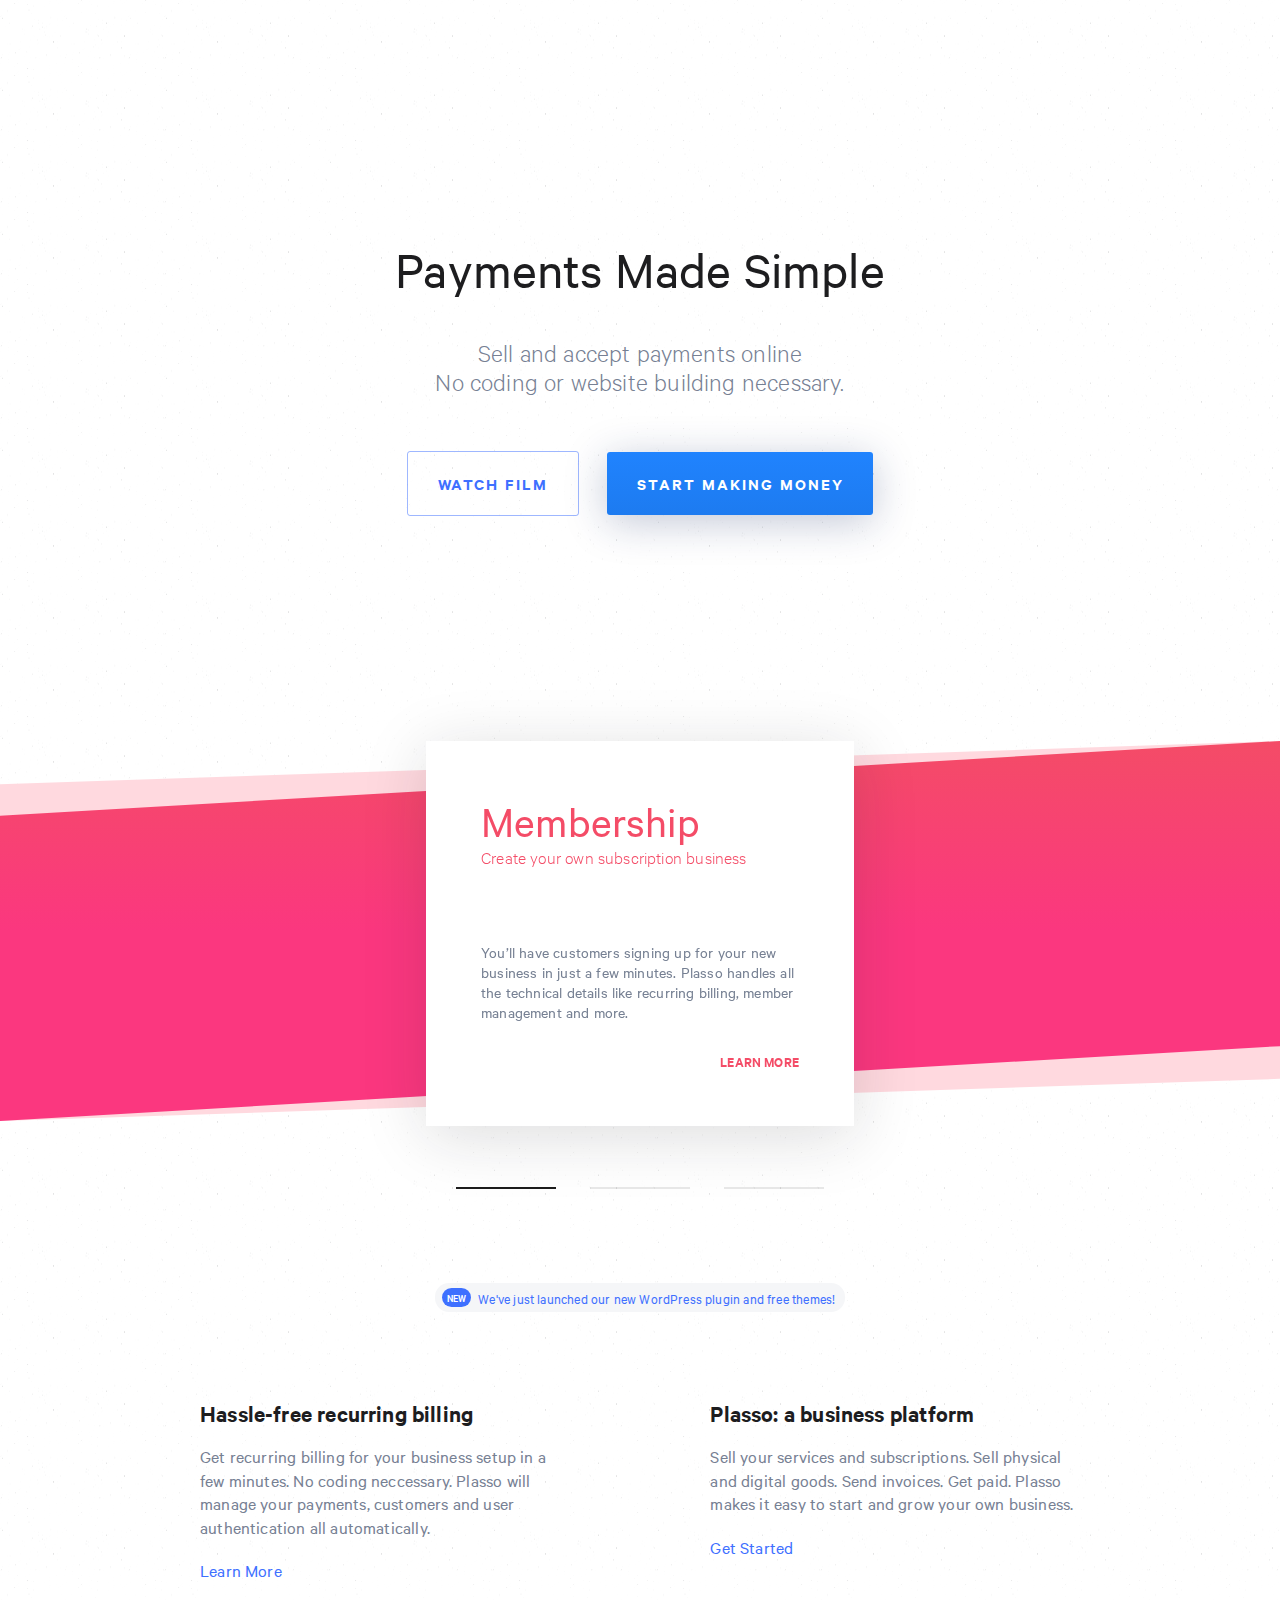
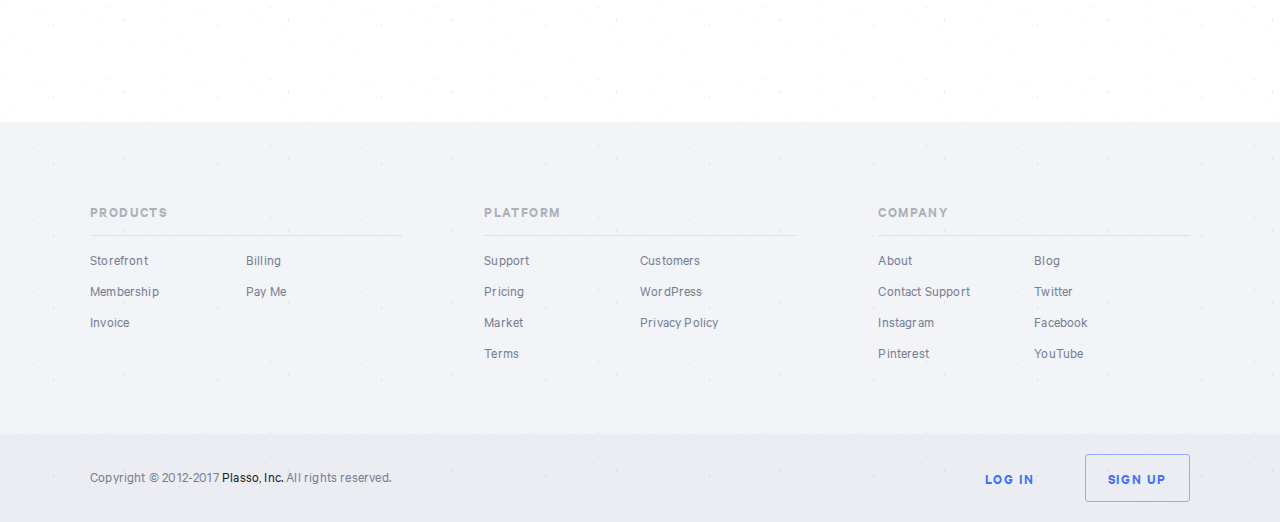
==== Plasso/app/index.html @ 8825f092 "Refactor" ====
<!DOCTYPE html>
<html>
  <head>
    <meta charset="UTF-8">
    <meta name="viewport" content="width=device-width, initial-scale=1.0">
    <meta http-equiv="X-UA-Compatible" content="ie=edge">
    <link rel="stylesheet" href="css/styles.css">
    <link rel="stylesheet" href="https://fonts.googleapis.com/css?family=Poppins">
    <title>Plasso</title>
  </head>
  <body>
    <div class="main-grid">
      <section class="hero">
        <div class="wrap wrap--hero">
          <h2 class="hero__title">Payments Made Simple</h2>
          <p class="hero__text">Sell and accept payments online</p>
          <p class="hero__text">No coding or website building necessary.</p>
<a class="button big outlined" href="#">Watch Film</a>
<a class="button big filled drop-shadow" href="#">Start Making Money</a>
        </div>
      </section>
      <section class="slider" id="slider">
        <input type="radio" name="pagination" id="membershipSlide" checked="true">
        <input type="radio" name="pagination" id="billingSlide">
        <input type="radio" name="pagination" id="storefrontSlide">
        <div class="slider__backgrounds slider__backgrounds__bottom slider__backgrounds__bottom--membership"></div>
        <div class="slider__backgrounds slider__backgrounds__bottom slider__backgrounds__bottom--billing"></div>
        <div class="slider__backgrounds slider__backgrounds__bottom slider__backgrounds__bottom--storefront"></div>
        <div class="slider__backgrounds slider__backgrounds__top slider__backgrounds__top--membership"></div>
        <div class="slider__backgrounds slider__backgrounds__top slider__backgrounds__top--billing"></div>
        <div class="slider__backgrounds slider__backgrounds__top slider__backgrounds__top--storefront"></div>
        <div class="slider__slides" id="slides">
          <div class="slider__slides__slide">
            <h3 class="slider__slides__slide__title slider__slides__slide__title--membership">Membership</h3>
            <h4 class="slider__slides__slide__sub-title slider__slides__slide__sub-title--membership">Create your own subscription business</h4>
            <p class="slider__slides__slide__text slider__slides__slide__text--membership">You’ll have customers signing up for your new business in just a few minutes. Plasso handles all the technical details like recurring billing, member management and more.</p><a class="slider__slides__slide__link slider__slides__slide__link--membership" href="#">Learn More</a>
          </div>
          <div class="slider__slides__slide">
            <h3 class="slider__slides__slide__title slider__slides__slide__title--billing">Billing</h3>
            <h4 class="slider__slides__slide__sub-title slider__slides__slide__sub-title--billing">Create your own subscription business</h4>
            <p class="slider__slides__slide__text slider__slides__slide__text--billing">You’ll have customers signing up for your new business in just a few minutes. Plasso handles all the technical details like recurring billing, member management and more.</p><a class="slider__slides__slide__link slider__slides__slide__link--billing" href="#">Learn More</a>
          </div>
          <div class="slider__slides__slide">
            <h3 class="slider__slides__slide__title slider__slides__slide__title--storefront">Storefront
              <h4 class="slider__slides__slide__sub-title slider__slides__slide__sub-title--storefront">Create your own subscription business</h4>
              <p class="slider__slides__slide__text slider__slides__slide__text--storefront">You’ll have customers signing up for your new business in just a few minutes. Plasso handles all the technical details like recurring billing, member management and more.</p><a class="slider__slides__slide__link" href="#">Learn More</a>
            </h3>
          </div>
        </div>
        <div class="slider__pagination" id="sliderPagination">
          <label class="slider__pagination__section slider__pagination__section--membership" id="membershipSection" for="membershipSlide">Membership</label>
          <label class="slider__pagination__section slider__pagination__section--billing" id="billingSection" for="billingSlide">Billing</label>
          <label class="slider__pagination__section slider__pagination__section--storefront" id="storefrontSection" for="storefrontSlide">Storefront</label>
        </div>
      </section>
      <section class="updates">
        <div class="wrap wrap--updates">
          <p class="updates__pill"><span class="updates__alert">new</span><a class="updates__link" href="#">We've just launched our new WordPress plugin and free themes!</a></p>
        </div>
      </section>
      <section class="selling-points">
        <div class="wrap wrap--selling-points">
          <div class="selling-points__block">
            <h4 class="selling-points__title">Hassle-free recurring billing</h4>
            <p class="selling-points__text">Get recurring billing for your business setup in a few minutes. No coding neccessary. Plasso will manage your payments, customers and user authentication all automatically.</p><a href="#">Learn More</a>
          </div>
          <div class="selling-points__block">
            <h4 class="selling-points__title">Plasso: a business platform</h4>
            <p class="selling-points__text">Sell your services and subscriptions. Sell physical and digital goods. Send invoices. Get paid. Plasso makes it easy to start and grow your own business.</p><a href="#">Get Started</a>
          </div>
        </div>
      </section>
      <footer>
        <div class="footer__main">
          <div class="wrap wrap--footer__main">
            <div class="footer__main__block">
              <h5 class="footer__main__title">Products</h5>
              <div class="footer__main__list-wrap">
                <ul>
                  <li><a href="#">Storefront</a></li>
                  <li><a href="#">Membership</a></li>
                  <li><a href="#">Invoice</a></li>
                </ul>
                <ul>
                  <li><a href="#">Billing</a></li>
                  <li><a href="#">Pay Me</a></li>
                </ul>
              </div>
            </div>
            <div class="footer__main__block">
              <h5 class="footer__main__title">Platform</h5>
              <div class="footer__main__list-wrap">
                <ul>
                  <li><a href="#">Support</a></li>
                  <li><a href="#">Pricing</a></li>
                  <li><a href="#">Market</a></li>
                  <li><a href="#">Terms</a></li>
                </ul>
                <ul>
                  <li><a href="#">Customers</a></li>
                  <li><a href="#">WordPress</a></li>
                  <li><a href="#">Privacy Policy</a></li>
                </ul>
              </div>
            </div>
            <div class="footer__main__block">
              <h5 class="footer__main__title">Company</h5>
              <div class="footer__main__list-wrap">
                <ul>
                  <li><a href="#">About</a></li>
                  <li><a href="#">Contact Support</a></li>
                  <li><a href="#">Instagram</a></li>
                  <li><a href="#">Pinterest</a></li>
                </ul>
                <ul>
                  <li><a href="#">Blog</a></li>
                  <li><a href="#">Twitter</a></li>
                  <li><a href="#">Facebook</a></li>
                  <li> <a href="#">YouTube</a></li>
                </ul>
              </div>
            </div>
          </div>
        </div>
        <div class="footer__small">
          <div class="wrap wrap--footer__small">
            <p class="footer__small__copyright">Copyright © 2012-2017 <a class="footer__small__copyright-link" href="#">Plasso, Inc. </a>All rights reserved.</p>
            <nav class="footer__small__nav">
<a class="button small" href="#">Log In</a>
<a class="button small outlined" href="#">Sign Up</a>
            </nav>
          </div>
        </div>
      </footer>
    </div>
    <script src="script.js"></script>
  </body>
</html>
---- Plasso/app/css/styles.css ----
@font-face {
  font-family: "CalibreWeb";
  src: url(../font/CalibreWeb-Light.eot);
  src: url(../font/CalibreWeb-Light.eot?#iefix) format("embedded-opentype"), url(../font/CalibreWeb-Light.woff2) format("woff2"), url(../font/CalibreWeb-Light.woff) format("woff");
  font-weight: 200;
  font-style: normal; }

@font-face {
  font-family: 'CalibreWeb';
  src: url(../font/CalibreWeb-Regular.eot);
  src: url(../font/CalibreWeb-Regular.eot?#iefix) format("embedded-opentype"), url(../font/CalibreWeb-Regular.woff2) format("woff2"), url(../font/CalibreWeb-Regular.woff) format("woff");
  font-weight: normal;
  font-style: normal; }

@font-face {
  font-family: 'CalibreWeb';
  src: url(../font/CalibreWeb-Semibold.eot);
  src: url(../font/CalibreWeb-Semibold.eot?#iefix) format("embedded-opentype"), url(../font/CalibreWeb-Semibold.woff2) format("woff2"), url(../font/CalibreWeb-Semibold.woff) format("woff");
  font-weight: bold;
  font-style: normal; }

* {
  padding: 0;
  margin: 0;
  box-sizing: border-box;
  -moz-box-sizing: border-box;
  -webkit-box-sizing: border-box;
  font-family: CalibreWeb;
  font-size: 100%;
  vertical-align: baseline; }

a {
  text-decoration: none;
  color: #3e70ff; }

.main-grid {
  display: grid;
  grid-template-columns: 100%;
  grid-template-rows: auto auto auto auto auto;
  background: transparent url(../images/bg-texture.png) repeat top left;
  background-size: 164px 72px;
  font-size: 18px;
  color: #768093;
  -webkit-font-smoothing: antialiased;
  -moz-osx-font-smoothing: grayscale;
  text-rendering: optimizeLegibility;
  letter-spacing: 0.01em;
  overflow: hidden; }

.hero {
  text-align: center; }

.slider {
  width: 100%;
  position: relative; }

.updates {
  font-size: 14px; }

.selling-points {
  line-height: 1.3em; }

footer {
  display: grid;
  grid-template-columns: 100%;
  grid-template-rows: auto auto; }

.footer__main {
  background: #f3f4f8 url(../images/bg-texture.png) repeat top left;
  background-size: 164px 72px; }

.footer__small {
  background: #ecedf2 url(../images/bg-texture.png) repeat top left;
  background-size: 164px 72px; }

.wrap {
  max-width: 1100px;
  margin: auto; }

.button {
  text-transform: uppercase;
  text-decoration: none;
  font-weight: bold;
  border-radius: 3px;
  color: #3e70ff;
  display: inline-block;
  letter-spacing: 0.115em; }

.hero__title {
  font-size: 54px;
  color: #1d1d1f;
  font-weight: normal; }
  @media screen and (max-width: 400px) {
    .hero__title {
      font-size: 34px; } }

.hero__text {
  font-size: 26px;
  font-weight: 200; }
  @media screen and (max-width: 400px) {
    .hero__text {
      font-size: 20px; } }
  .hero__text:first-of-type {
    margin-top: 40px; }
  .hero__text:last-of-type {
    margin-bottom: 55px; }

.slider__backgrounds {
  position: absolute;
  height: 380px;
  width: 100%;
  will-change: transform;
  opacity: 0;
  transition: opacity 1s linear; }
  .slider__backgrounds__bottom {
    clip-path: polygon(0 11.4%, 100% 0%, 100% 88.9%, 0% 100%); }
    .slider__backgrounds__bottom--membership {
      z-index: 1;
      background-color: #ffd9df; }
    .slider__backgrounds__bottom--billing {
      background-color: #c8f0da; }
    .slider__backgrounds__bottom--storefront {
      background-color: #d8e9ff; }
  .slider__backgrounds__top {
    clip-path: polygon(0 19.7%, 100% 0%, 100% 80.3%, 0% 100%); }
    .slider__backgrounds__top--membership {
      z-index: 1;
      background: linear-gradient(#f44c67, #fb377f 50%); }
    .slider__backgrounds__top--billing {
      background: linear-gradient(#3cd781, #21b88f 50%); }
    .slider__backgrounds__top--storefront {
      background: linear-gradient(#6472ff, #4a42e6 50%); }

.slider__slides {
  position: relative;
  display: grid;
  grid-template-columns: 100% 100% 100%;
  justify-items: center;
  z-index: 1000;
  transition: transform 1s ease-in-out;
  will-change: transform; }
  .slider__slides__slide {
    background-color: white;
    margin: 0 auto 60px auto;
    padding: 55px 55px 55px 55px;
    box-shadow: rgba(29, 29, 31, 0.15) 0px 10px 60px; }
    .slider__slides__slide__title {
      font-size: 45px;
      font-weight: normal; }
    .slider__slides__slide__sub-title {
      font-size: 18px;
      font-weight: 200;
      margin-bottom: 75px; }
    .slider__slides__slide__text {
      font-size: 16px;
      width: 318px;
      margin-bottom: 30px; }
    .slider__slides__slide__link {
      text-transform: uppercase;
      font-size: 14px;
      font-weight: bold;
      text-align: right;
      display: block; }

.slider__pagination {
  display: block;
  text-align: center;
  margin-top: -15px; }
  .slider__pagination__section {
    display: inline-block;
    width: 100px;
    height: 2px;
    background-color: #1d1d1d;
    cursor: pointer;
    margin-right: 30px;
    overflow: hidden;
    will-change: transform;
    opacity: 0.1;
    transition: opacity 0.5s linear; }
    .slider__pagination__section:last-of-type {
      margin-right: 0; }

#membershipSlide,
#billingSlide,
#storefrontSlide {
  position: absolute;
  left: -9999px; }

#membershipSlide:checked ~ .slider__backgrounds__top--membership,
#membershipSlide:checked ~ .slider__backgrounds__bottom--membership {
  opacity: 1; }

#membershipSlide:checked ~ .slider__slides {
  transform: translateX(0%); }

#membershipSlide:checked ~ .slider__pagination .slider__pagination__section--membership {
  opacity: 1; }

#billingSlide:checked ~ .slider__backgrounds__top--billing,
#billingSlide:checked ~ .slider__backgrounds__bottom--billing {
  opacity: 1; }

#billingSlide:checked ~ .slider__slides {
  transform: translateX(-100%); }

#billingSlide:checked ~ .slider__pagination .slider__pagination__section--billing {
  opacity: 1; }

#storefrontSlide:checked ~ .slider__backgrounds__top--storefront,
#storefrontSlide:checked ~ .slider__backgrounds__bottom--storefront {
  opacity: 1; }

#storefrontSlide:checked ~ .slider__slides {
  transform: translate(-200%); }

#storefrontSlide:checked ~ .slider__pagination .slider__pagination__section--storefront {
  opacity: 1; }

.updates__alert {
  top: 0.2px;
  background-color: #3e70ff;
  padding: 2px 5px;
  font-size: 10px;
  -moz-border-radius: 10px;
  -webkit-border-radius: 10px;
  border-radius: 10px;
  margin-right: 7px;
  margin-left: -3px;
  color: white;
  font-weight: bold;
  font-size: 10px;
  text-transform: uppercase; }

.updates__pill {
  background-color: #f5f6f8;
  display: grid;
  grid-template-columns: auto auto;
  padding: 5px 10px;
  -moz-border-radius: 14px;
  -webkit-border-radius: 14px;
  border-radius: 14px;
  justify-self: center;
  align-items: center; }

@media screen and (max-width: 700px) {
  .selling-points__block:first-of-type {
    margin-bottom: 80px; } }

.selling-points__title {
  font-size: 24px;
  color: #1d1d1f; }

.selling-points__text {
  margin: 20px  0; }

.footer__main__list-wrap {
  display: grid;
  grid-template-columns: 1fr 1fr;
  grid-column-gap: 1fr; }

@media screen and (max-width: 800px) {
  .footer__main__block {
    margin-bottom: 50px; }
    .footer__main__block:last-of-type {
      margin-bottom: 0; } }

.footer__main__block li {
  list-style: none;
  font-size: 14px;
  margin-bottom: 13px; }

.footer__main__block a {
  color: #768093; }

.footer__main__title {
  font-size: 14px;
  text-transform: uppercase;
  font-weight: bold;
  letter-spacing: 0.1em;
  color: #abb1b7;
  padding-bottom: 14px;
  margin-bottom: 14px;
  border-bottom: 1px solid #dde1e5; }

.footer__small .footer__small__nav {
  justify-self: end; }
  @media screen and (max-width: 700px) {
    .footer__small .footer__small__nav {
      justify-self: normal;
      text-align: center; } }

.footer__small__copyright {
  font-size: 14px;
  font-weight: 400;
  margin: 13px 0; }
  @media screen and (max-width: 700px) {
    .footer__small__copyright {
      padding: 0 5%;
      text-align: center;
      margin-bottom: 30px; } }

.footer__small__copyright-link {
  color: #1d1d1f;
  text-decoration: none; }

.wrap--full-width {
  width: 100%; }

.wrap--hero {
  padding-top: 240px;
  padding-bottom: 225px; }
  @media screen and (max-width: 700px) {
    .wrap--hero {
      padding-top: 200px;
      padding-bottom: 120px; } }
  @media screen and (max-width: 400px) {
    .wrap--hero {
      padding-top: 170px; } }

.wrap--updates {
  display: grid;
  justify-self: center;
  margin-top: 90px; }

.wrap--selling-points {
  max-width: 880px;
  display: grid;
  grid-template-columns: 1fr 1fr;
  grid-column-gap: 16%;
  padding-top: 90px;
  padding-bottom: 140px; }
  @media screen and (max-width: 700px) {
    .wrap--selling-points {
      grid-template-columns: 1fr;
      grid-template-rows: 1fr 1fr;
      padding-top: 100px;
      padding-bottom: 80px; } }

.wrap--footer__main {
  max-width: 1100px;
  display: grid;
  grid-template-columns: 1fr 1fr 1fr;
  grid-template-rows: auto;
  grid-column-gap: 7.5%;
  padding-top: 80px;
  padding-bottom: 60px; }
  @media screen and (max-width: 700px) {
    .wrap--footer__main {
      grid-template-columns: 1fr;
      grid-template-rows: 1fr 1fr 1fr;
      padding-top: 50px;
      padding-bottom: 50px; } }

.wrap--footer__small {
  display: grid;
  grid-template-columns: 1fr 1fr;
  grid-template-rows: auto;
  padding-top: 20px;
  padding-bottom: 20px; }
  @media screen and (max-width: 700px) {
    .wrap--footer__small {
      grid-template-columns: 1fr;
      grid-template-rows: 1fr 1fr; } }

.button:first-of-type {
  margin-right: 24px; }
  @media screen and (max-width: 500px) {
    .button:first-of-type {
      margin-bottom: 30px; } }

.button.big {
  padding: 21px 30px;
  font-size: 17px; }

.button.small {
  padding: 13.5px 22px;
  font-size: 14px; }

.button.outlined {
  border: 1px solid rgba(62, 112, 255, 0.5); }

.button.filled {
  color: white;
  background-image: linear-gradient(#2083fe, #1d7bf0); }

.button.drop-shadow {
  box-shadow: rgba(23, 43, 99, 0.26) 0px 7px 42px 0px; }

.slider__slides__slide__title--membership {
  color: #f44c67; }

.slider__slides__slide__title--billing {
  color: #2fca74; }

.slider__slides__slide__title--storefront {
  color: #4f5ef5; }

.slider__slides__slide__sub-title--membership {
  color: #f44c67; }

.slider__slides__slide__sub-title--billing {
  color: #2fca74; }

.slider__slides__slide__sub-title--storefront {
  color: #4f5ef5; }

.slider__slides__slide__link--membership {
  color: #f44c67; }

.slider__slides__slide__link--billing {
  color: #2fca74; }

.slider__slides__slide__link--storefront {
  color: #4f5ef5; }
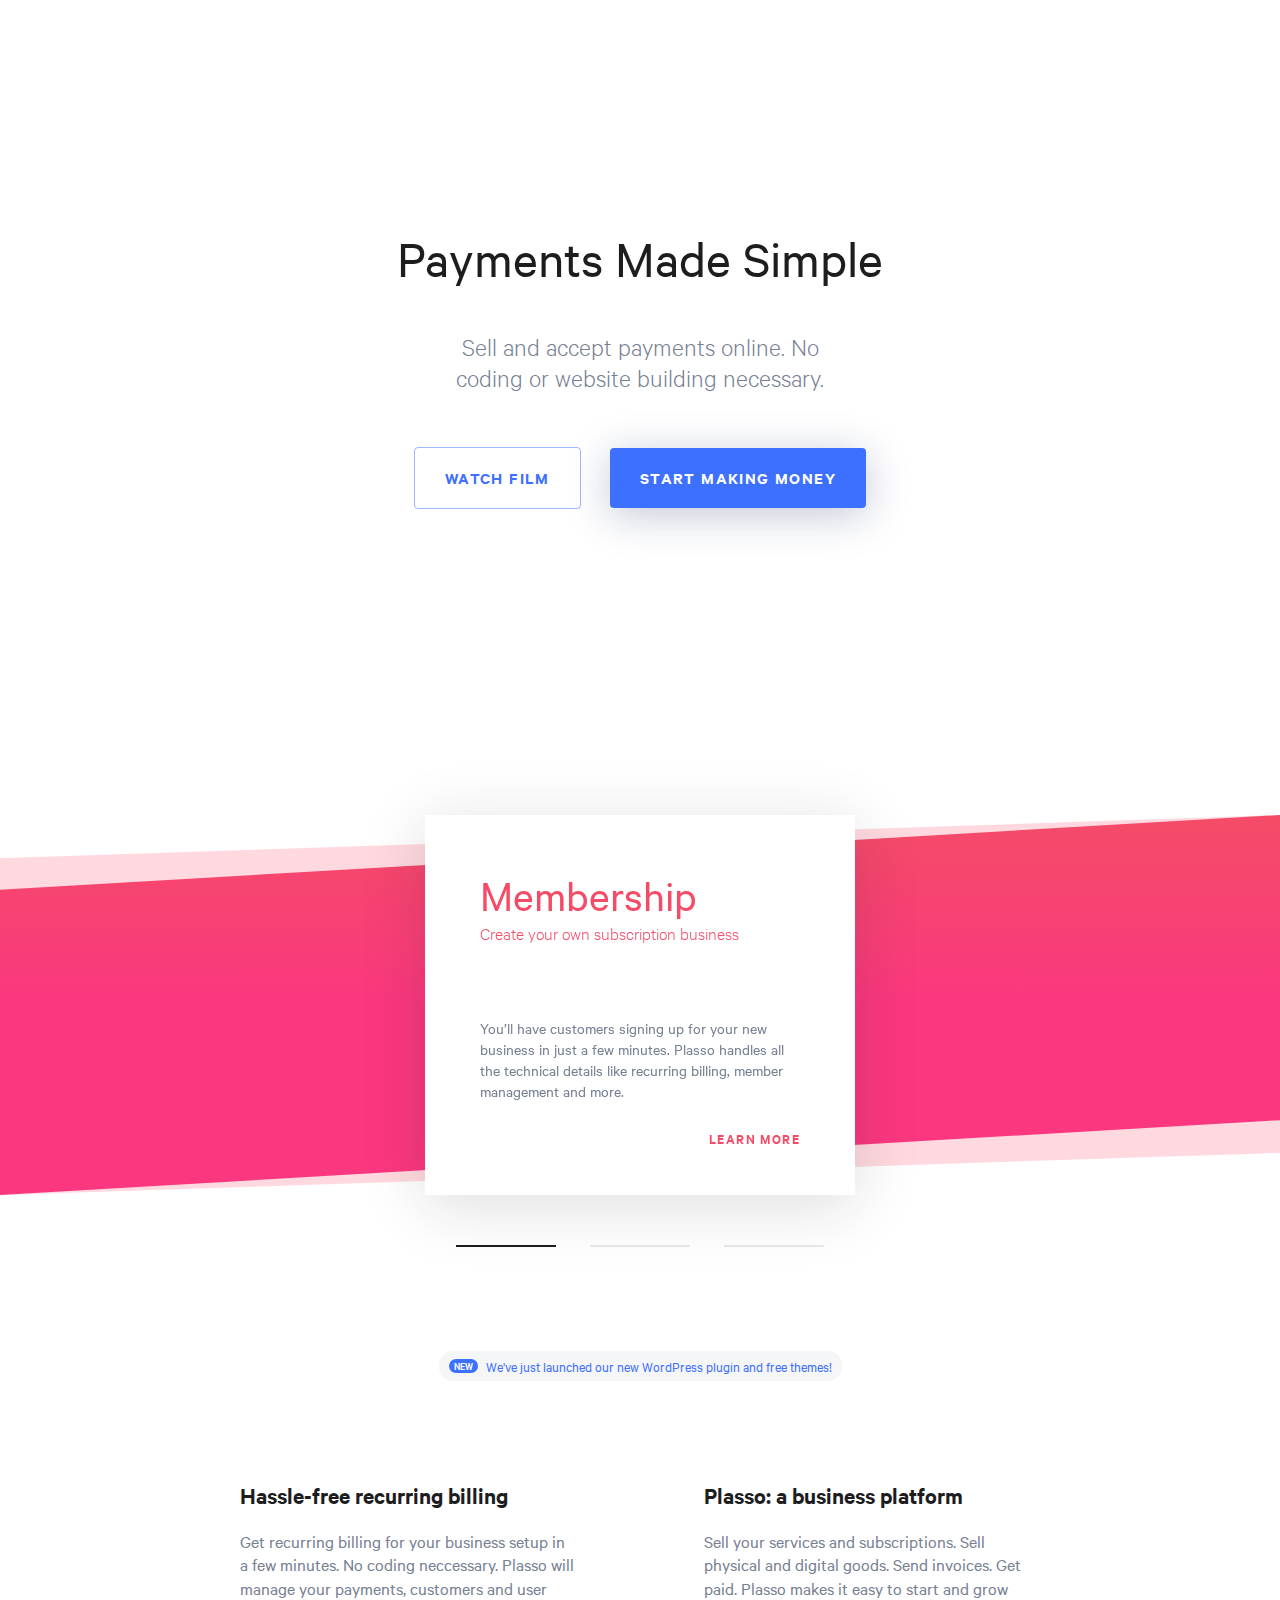
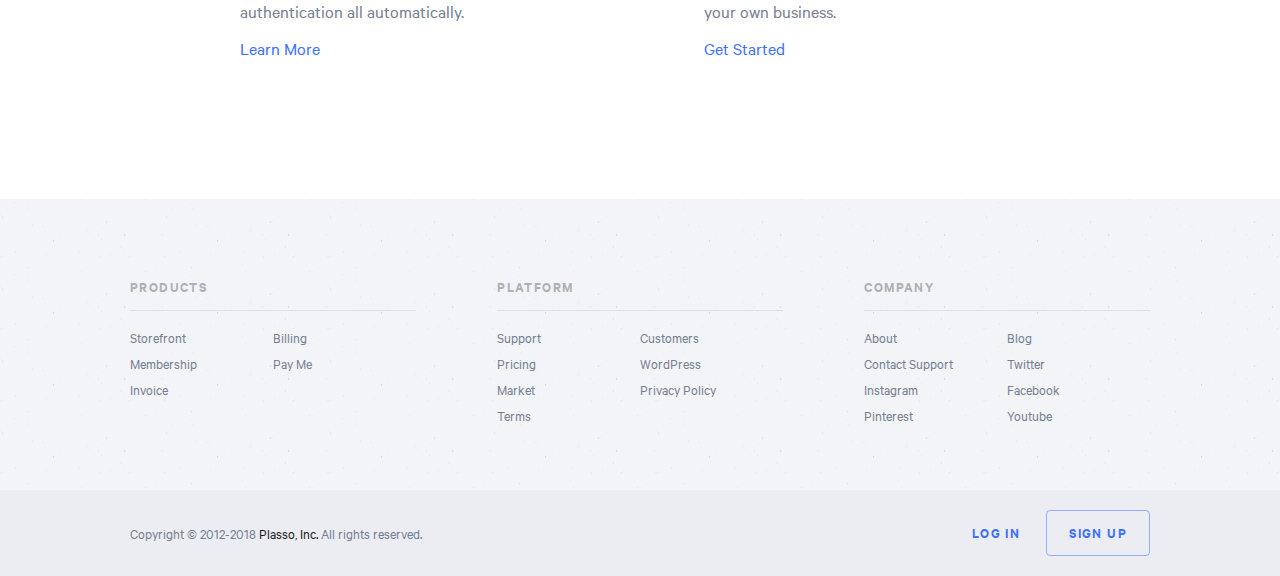
==== commit f760309e: "Refactor" ====
--- a/Plasso/app/index.html
+++ b/Plasso/app/index.html
@@ -4,135 +4,92 @@
     <meta charset="UTF-8">
     <meta name="viewport" content="width=device-width, initial-scale=1.0">
     <meta http-equiv="X-UA-Compatible" content="ie=edge">
+    <link rel="stylesheet" href="css/normal.css">
     <link rel="stylesheet" href="css/styles.css">
-    <link rel="stylesheet" href="https://fonts.googleapis.com/css?family=Poppins">
     <title>Plasso</title>
   </head>
-  <body>
-    <div class="main-grid">
-      <section class="hero">
-        <div class="wrap wrap--hero">
-          <h2 class="hero__title">Payments Made Simple</h2>
-          <p class="hero__text">Sell and accept payments online</p>
-          <p class="hero__text">No coding or website building necessary.</p>
+  <body> 
+    <section class="hero">
+      <div class="hero__wrap">
+        <h2 class="hero__title">Payments Made Simple</h2>
+        <p class="hero__text">Sell and accept payments online. No coding or website building necessary.</p>
 <a class="button big outlined" href="#">Watch Film</a>
 <a class="button big filled drop-shadow" href="#">Start Making Money</a>
-        </div>
-      </section>
-      <section class="slider" id="slider">
-        <input type="radio" name="pagination" id="membershipSlide" checked="true">
-        <input type="radio" name="pagination" id="billingSlide">
-        <input type="radio" name="pagination" id="storefrontSlide">
-        <div class="slider__backgrounds slider__backgrounds__bottom slider__backgrounds__bottom--membership"></div>
-        <div class="slider__backgrounds slider__backgrounds__bottom slider__backgrounds__bottom--billing"></div>
-        <div class="slider__backgrounds slider__backgrounds__bottom slider__backgrounds__bottom--storefront"></div>
-        <div class="slider__backgrounds slider__backgrounds__top slider__backgrounds__top--membership"></div>
-        <div class="slider__backgrounds slider__backgrounds__top slider__backgrounds__top--billing"></div>
-        <div class="slider__backgrounds slider__backgrounds__top slider__backgrounds__top--storefront"></div>
-        <div class="slider__slides" id="slides">
-          <div class="slider__slides__slide">
+      </div>
+    </section>
+    <section class="slider">
+      <input type="radio" name="pagination" id="membershipSlide" checked="true">
+      <input type="radio" name="pagination" id="billingSlide">
+      <input type="radio" name="pagination" id="storefrontSlide">
+      <div class="slider__backgrounds slider__backgrounds__bottom slider__backgrounds__bottom--membership"></div>
+      <div class="slider__backgrounds slider__backgrounds__bottom slider__backgrounds__bottom--billing"></div>
+      <div class="slider__backgrounds slider__backgrounds__bottom slider__backgrounds__bottom--storefront"></div>
+      <div class="slider__backgrounds slider__backgrounds__top slider__backgrounds__top--membership"></div>
+      <div class="slider__backgrounds slider__backgrounds__top slider__backgrounds__top--billing"></div>
+      <div class="slider__backgrounds slider__backgrounds__top slider__backgrounds__top--storefront"></div>
+      <div class="slider__slides">
+        <div class="slider__slides__slide">
+          <div class="slider__slides__slide__content-wrap">
             <h3 class="slider__slides__slide__title slider__slides__slide__title--membership">Membership</h3>
             <h4 class="slider__slides__slide__sub-title slider__slides__slide__sub-title--membership">Create your own subscription business</h4>
             <p class="slider__slides__slide__text slider__slides__slide__text--membership">You’ll have customers signing up for your new business in just a few minutes. Plasso handles all the technical details like recurring billing, member management and more.</p><a class="slider__slides__slide__link slider__slides__slide__link--membership" href="#">Learn More</a>
           </div>
-          <div class="slider__slides__slide">
+        </div>
+        <div class="slider__slides__slide">
+          <div class="slider__slides__slide__content-wrap">
             <h3 class="slider__slides__slide__title slider__slides__slide__title--billing">Billing</h3>
             <h4 class="slider__slides__slide__sub-title slider__slides__slide__sub-title--billing">Create your own subscription business</h4>
             <p class="slider__slides__slide__text slider__slides__slide__text--billing">You’ll have customers signing up for your new business in just a few minutes. Plasso handles all the technical details like recurring billing, member management and more.</p><a class="slider__slides__slide__link slider__slides__slide__link--billing" href="#">Learn More</a>
           </div>
-          <div class="slider__slides__slide">
-            <h3 class="slider__slides__slide__title slider__slides__slide__title--storefront">Storefront
-              <h4 class="slider__slides__slide__sub-title slider__slides__slide__sub-title--storefront">Create your own subscription business</h4>
-              <p class="slider__slides__slide__text slider__slides__slide__text--storefront">You’ll have customers signing up for your new business in just a few minutes. Plasso handles all the technical details like recurring billing, member management and more.</p><a class="slider__slides__slide__link" href="#">Learn More</a>
-            </h3>
+        </div>
+        <div class="slider__slides__slide">
+          <div class="slider__slides__slide__content-wrap">
+            <h3 class="slider__slides__slide__title slider__slides__slide__title--storefront">Storefront</h3>
+            <h4 class="slider__slides__slide__sub-title slider__slides__slide__sub-title--storefront">Create your own subscription business</h4>
+            <p class="slider__slides__slide__text slider__slides__slide__text--storefront">You’ll have customers signing up for your new business in just a few minutes. Plasso handles all the technical details like recurring billing, member management and more.</p><a class="slider__slides__slide__link" href="#">Learn More</a>
           </div>
         </div>
-        <div class="slider__pagination" id="sliderPagination">
-          <label class="slider__pagination__section slider__pagination__section--membership" id="membershipSection" for="membershipSlide">Membership</label>
-          <label class="slider__pagination__section slider__pagination__section--billing" id="billingSection" for="billingSlide">Billing</label>
-          <label class="slider__pagination__section slider__pagination__section--storefront" id="storefrontSection" for="storefrontSlide">Storefront</label>
+      </div>
+      <div class="slider__pagination">
+        <label class="slider__pagination__section slider__pagination__section--membership" id="membershipSection" for="membershipSlide">Membership</label>
+        <label class="slider__pagination__section slider__pagination__section--billing" id="billingSection" for="billingSlide">Billing</label>
+        <label class="slider__pagination__section slider__pagination__section--storefront" id="storefrontSection" for="storefrontSlide">Storefront</label>
+      </div>
+    </section>
+    <section class="latest">
+      <p class="latest__pill"><span class="latest__pill__alert">New</span><a class="latest__pill__link" href="#">We've just launched our new WordPress plugin and free themes!</a></p>
+    </section>
+    <section class="selling-points">
+      <div class="selling-points__block">
+        <h4 class="selling-points__block__title">Hassle-free recurring billing</h4>
+        <p class="selling-points__block__text">Get recurring billing for your business setup in a few minutes. No coding neccessary. Plasso will manage your payments, customers and user authentication all automatically. </p><a href="#">Learn More</a>
+      </div>
+      <div class="selling-points__block">
+        <h4 class="selling-points__block__title">Plasso: a business platform</h4>
+        <p class="selling-points__block__text">Sell your services and subscriptions. Sell physical and digital goods. Send invoices. Get paid. Plasso makes it easy to start and grow your own business. </p><a class="selling-points__block__link" href="#">Get Started</a>
+      </div>
+    </section>
+    <footer class="footer-main">
+      <div class="wrap footer-main__wrap">
+        <div class="footer-main__block">
+          <h5 class="footer-main__block__title">Products</h5><span class="footer-main__block__list-item">Storefront</span><span class="footer-main__block__list-item">Billing</span><span class="footer-main__block__list-item">Membership</span><span class="footer-main__block__list-item">Pay Me</span><span class="footer-main__block__list-item">Invoice</span>
         </div>
-      </section>
-      <section class="updates">
-        <div class="wrap wrap--updates">
-          <p class="updates__pill"><span class="updates__alert">new</span><a class="updates__link" href="#">We've just launched our new WordPress plugin and free themes!</a></p>
+        <div class="footer-main__block">
+          <h5 class="footer-main__block__title">Platform</h5><span class="footer-main__block__list-item">Support</span><span class="footer-main__block__list-item">Customers</span><span class="footer-main__block__list-item">Pricing</span><span class="footer-main__block__list-item">WordPress</span><span class="footer-main__block__list-item">Market</span><span class="footer-main__block__list-item">Privacy Policy</span><span class="footer-main__block__list-item">Terms</span>
         </div>
-      </section>
-      <section class="selling-points">
-        <div class="wrap wrap--selling-points">
-          <div class="selling-points__block">
-            <h4 class="selling-points__title">Hassle-free recurring billing</h4>
-            <p class="selling-points__text">Get recurring billing for your business setup in a few minutes. No coding neccessary. Plasso will manage your payments, customers and user authentication all automatically.</p><a href="#">Learn More</a>
-          </div>
-          <div class="selling-points__block">
-            <h4 class="selling-points__title">Plasso: a business platform</h4>
-            <p class="selling-points__text">Sell your services and subscriptions. Sell physical and digital goods. Send invoices. Get paid. Plasso makes it easy to start and grow your own business.</p><a href="#">Get Started</a>
-          </div>
+        <div class="footer-main__block">
+          <h5 class="footer-main__block__title">Company</h5><span class="footer-main__block__list-item">About</span><span class="footer-main__block__list-item">Blog</span><span class="footer-main__block__list-item">Contact Support</span><span class="footer-main__block__list-item">Twitter</span><span class="footer-main__block__list-item">Instagram</span><span class="footer-main__block__list-item">Facebook</span><span class="footer-main__block__list-item">Pinterest</span><span class="footer-main__block__list-item">Youtube</span>
         </div>
-      </section>
-      <footer>
-        <div class="footer__main">
-          <div class="wrap wrap--footer__main">
-            <div class="footer__main__block">
-              <h5 class="footer__main__title">Products</h5>
-              <div class="footer__main__list-wrap">
-                <ul>
-                  <li><a href="#">Storefront</a></li>
-                  <li><a href="#">Membership</a></li>
-                  <li><a href="#">Invoice</a></li>
-                </ul>
-                <ul>
-                  <li><a href="#">Billing</a></li>
-                  <li><a href="#">Pay Me</a></li>
-                </ul>
-              </div>
-            </div>
-            <div class="footer__main__block">
-              <h5 class="footer__main__title">Platform</h5>
-              <div class="footer__main__list-wrap">
-                <ul>
-                  <li><a href="#">Support</a></li>
-                  <li><a href="#">Pricing</a></li>
-                  <li><a href="#">Market</a></li>
-                  <li><a href="#">Terms</a></li>
-                </ul>
-                <ul>
-                  <li><a href="#">Customers</a></li>
-                  <li><a href="#">WordPress</a></li>
-                  <li><a href="#">Privacy Policy</a></li>
-                </ul>
-              </div>
-            </div>
-            <div class="footer__main__block">
-              <h5 class="footer__main__title">Company</h5>
-              <div class="footer__main__list-wrap">
-                <ul>
-                  <li><a href="#">About</a></li>
-                  <li><a href="#">Contact Support</a></li>
-                  <li><a href="#">Instagram</a></li>
-                  <li><a href="#">Pinterest</a></li>
-                </ul>
-                <ul>
-                  <li><a href="#">Blog</a></li>
-                  <li><a href="#">Twitter</a></li>
-                  <li><a href="#">Facebook</a></li>
-                  <li> <a href="#">YouTube</a></li>
-                </ul>
-              </div>
-            </div>
-          </div>
-        </div>
-        <div class="footer__small">
-          <div class="wrap wrap--footer__small">
-            <p class="footer__small__copyright">Copyright © 2012-2017 <a class="footer__small__copyright-link" href="#">Plasso, Inc. </a>All rights reserved.</p>
-            <nav class="footer__small__nav">
+      </div>
+    </footer>
+    <footer class="footer-secondary">
+      <div class="wrap footer-secondary__wrap">
+        <p class="footer-secondary__copyright">Copyright © 2012-2018 <a class="footer-secondary__copyright-link" href="#">Plasso, Inc. </a>All rights reserved.</p>
+        <nav class="footer-secondary__nav">
 <a class="button small" href="#">Log In</a>
 <a class="button small outlined" href="#">Sign Up</a>
-            </nav>
-          </div>
-        </div>
-      </footer>
-    </div>
-    <script src="script.js"></script>
+        </nav>
+      </div>
+    </footer>
   </body>
 </html>--- a/Plasso/app/css/normal.css
+++ b/Plasso/app/css/normal.css
@@ -0,0 +1,447 @@
+/*! normalize.css v7.0.0 | MIT License | github.com/necolas/normalize.css */
+
+/* Document
+   ========================================================================== */
+
+/**
+ * 1. Correct the line height in all browsers.
+ * 2. Prevent adjustments of font size after orientation changes in
+ *    IE on Windows Phone and in iOS.
+ */
+
+ html {
+  line-height: 1.15; /* 1 */
+  -ms-text-size-adjust: 100%; /* 2 */
+  -webkit-text-size-adjust: 100%; /* 2 */
+}
+
+/* Sections
+   ========================================================================== */
+
+/**
+ * Remove the margin in all browsers (opinionated).
+ */
+
+body {
+  margin: 0;
+}
+
+/**
+ * Add the correct display in IE 9-.
+ */
+
+article,
+aside,
+footer,
+header,
+nav,
+section {
+  display: block;
+}
+
+/**
+ * Correct the font size and margin on `h1` elements within `section` and
+ * `article` contexts in Chrome, Firefox, and Safari.
+ */
+
+h1 {
+  font-size: 2em;
+  margin: 0.67em 0;
+}
+
+/* Grouping content
+   ========================================================================== */
+
+/**
+ * Add the correct display in IE 9-.
+ * 1. Add the correct display in IE.
+ */
+
+figcaption,
+figure,
+main { /* 1 */
+  display: block;
+}
+
+/**
+ * Add the correct margin in IE 8.
+ */
+
+figure {
+  margin: 1em 40px;
+}
+
+/**
+ * 1. Add the correct box sizing in Firefox.
+ * 2. Show the overflow in Edge and IE.
+ */
+
+hr {
+  box-sizing: content-box; /* 1 */
+  height: 0; /* 1 */
+  overflow: visible; /* 2 */
+}
+
+/**
+ * 1. Correct the inheritance and scaling of font size in all browsers.
+ * 2. Correct the odd `em` font sizing in all browsers.
+ */
+
+pre {
+  font-family: monospace, monospace; /* 1 */
+  font-size: 1em; /* 2 */
+}
+
+/* Text-level semantics
+   ========================================================================== */
+
+/**
+ * 1. Remove the gray background on active links in IE 10.
+ * 2. Remove gaps in links underline in iOS 8+ and Safari 8+.
+ */
+
+a {
+  background-color: transparent; /* 1 */
+  -webkit-text-decoration-skip: objects; /* 2 */
+}
+
+/**
+ * 1. Remove the bottom border in Chrome 57- and Firefox 39-.
+ * 2. Add the correct text decoration in Chrome, Edge, IE, Opera, and Safari.
+ */
+
+abbr[title] {
+  border-bottom: none; /* 1 */
+  text-decoration: underline; /* 2 */
+  text-decoration: underline dotted; /* 2 */
+}
+
+/**
+ * Prevent the duplicate application of `bolder` by the next rule in Safari 6.
+ */
+
+b,
+strong {
+  font-weight: inherit;
+}
+
+/**
+ * Add the correct font weight in Chrome, Edge, and Safari.
+ */
+
+b,
+strong {
+  font-weight: bolder;
+}
+
+/**
+ * 1. Correct the inheritance and scaling of font size in all browsers.
+ * 2. Correct the odd `em` font sizing in all browsers.
+ */
+
+code,
+kbd,
+samp {
+  font-family: monospace, monospace; /* 1 */
+  font-size: 1em; /* 2 */
+}
+
+/**
+ * Add the correct font style in Android 4.3-.
+ */
+
+dfn {
+  font-style: italic;
+}
+
+/**
+ * Add the correct background and color in IE 9-.
+ */
+
+mark {
+  background-color: #ff0;
+  color: #000;
+}
+
+/**
+ * Add the correct font size in all browsers.
+ */
+
+small {
+  font-size: 80%;
+}
+
+/**
+ * Prevent `sub` and `sup` elements from affecting the line height in
+ * all browsers.
+ */
+
+sub,
+sup {
+  font-size: 75%;
+  line-height: 0;
+  position: relative;
+  vertical-align: baseline;
+}
+
+sub {
+  bottom: -0.25em;
+}
+
+sup {
+  top: -0.5em;
+}
+
+/* Embedded content
+   ========================================================================== */
+
+/**
+ * Add the correct display in IE 9-.
+ */
+
+audio,
+video {
+  display: inline-block;
+}
+
+/**
+ * Add the correct display in iOS 4-7.
+ */
+
+audio:not([controls]) {
+  display: none;
+  height: 0;
+}
+
+/**
+ * Remove the border on images inside links in IE 10-.
+ */
+
+img {
+  border-style: none;
+}
+
+/**
+ * Hide the overflow in IE.
+ */
+
+svg:not(:root) {
+  overflow: hidden;
+}
+
+/* Forms
+   ========================================================================== */
+
+/**
+ * 1. Change the font styles in all browsers (opinionated).
+ * 2. Remove the margin in Firefox and Safari.
+ */
+
+button,
+input,
+optgroup,
+select,
+textarea {
+  font-family: sans-serif; /* 1 */
+  font-size: 100%; /* 1 */
+  line-height: 1.15; /* 1 */
+  margin: 0; /* 2 */
+}
+
+/**
+ * Show the overflow in IE.
+ * 1. Show the overflow in Edge.
+ */
+
+button,
+input { /* 1 */
+  overflow: visible;
+}
+
+/**
+ * Remove the inheritance of text transform in Edge, Firefox, and IE.
+ * 1. Remove the inheritance of text transform in Firefox.
+ */
+
+button,
+select { /* 1 */
+  text-transform: none;
+}
+
+/**
+ * 1. Prevent a WebKit bug where (2) destroys native `audio` and `video`
+ *    controls in Android 4.
+ * 2. Correct the inability to style clickable types in iOS and Safari.
+ */
+
+button,
+html [type="button"], /* 1 */
+[type="reset"],
+[type="submit"] {
+  -webkit-appearance: button; /* 2 */
+}
+
+/**
+ * Remove the inner border and padding in Firefox.
+ */
+
+button::-moz-focus-inner,
+[type="button"]::-moz-focus-inner,
+[type="reset"]::-moz-focus-inner,
+[type="submit"]::-moz-focus-inner {
+  border-style: none;
+  padding: 0;
+}
+
+/**
+ * Restore the focus styles unset by the previous rule.
+ */
+
+button:-moz-focusring,
+[type="button"]:-moz-focusring,
+[type="reset"]:-moz-focusring,
+[type="submit"]:-moz-focusring {
+  outline: 1px dotted ButtonText;
+}
+
+/**
+ * Correct the padding in Firefox.
+ */
+
+fieldset {
+  padding: 0.35em 0.75em 0.625em;
+}
+
+/**
+ * 1. Correct the text wrapping in Edge and IE.
+ * 2. Correct the color inheritance from `fieldset` elements in IE.
+ * 3. Remove the padding so developers are not caught out when they zero out
+ *    `fieldset` elements in all browsers.
+ */
+
+legend {
+  box-sizing: border-box; /* 1 */
+  color: inherit; /* 2 */
+  display: table; /* 1 */
+  max-width: 100%; /* 1 */
+  padding: 0; /* 3 */
+  white-space: normal; /* 1 */
+}
+
+/**
+ * 1. Add the correct display in IE 9-.
+ * 2. Add the correct vertical alignment in Chrome, Firefox, and Opera.
+ */
+
+progress {
+  display: inline-block; /* 1 */
+  vertical-align: baseline; /* 2 */
+}
+
+/**
+ * Remove the default vertical scrollbar in IE.
+ */
+
+textarea {
+  overflow: auto;
+}
+
+/**
+ * 1. Add the correct box sizing in IE 10-.
+ * 2. Remove the padding in IE 10-.
+ */
+
+[type="checkbox"],
+[type="radio"] {
+  box-sizing: border-box; /* 1 */
+  padding: 0; /* 2 */
+}
+
+/**
+ * Correct the cursor style of increment and decrement buttons in Chrome.
+ */
+
+[type="number"]::-webkit-inner-spin-button,
+[type="number"]::-webkit-outer-spin-button {
+  height: auto;
+}
+
+/**
+ * 1. Correct the odd appearance in Chrome and Safari.
+ * 2. Correct the outline style in Safari.
+ */
+
+[type="search"] {
+  -webkit-appearance: textfield; /* 1 */
+  outline-offset: -2px; /* 2 */
+}
+
+/**
+ * Remove the inner padding and cancel buttons in Chrome and Safari on macOS.
+ */
+
+[type="search"]::-webkit-search-cancel-button,
+[type="search"]::-webkit-search-decoration {
+  -webkit-appearance: none;
+}
+
+/**
+ * 1. Correct the inability to style clickable types in iOS and Safari.
+ * 2. Change font properties to `inherit` in Safari.
+ */
+
+::-webkit-file-upload-button {
+  -webkit-appearance: button; /* 1 */
+  font: inherit; /* 2 */
+}
+
+/* Interactive
+   ========================================================================== */
+
+/*
+ * Add the correct display in IE 9-.
+ * 1. Add the correct display in Edge, IE, and Firefox.
+ */
+
+details, /* 1 */
+menu {
+  display: block;
+}
+
+/*
+ * Add the correct display in all browsers.
+ */
+
+summary {
+  display: list-item;
+}
+
+/* Scripting
+   ========================================================================== */
+
+/**
+ * Add the correct display in IE 9-.
+ */
+
+canvas {
+  display: inline-block;
+}
+
+/**
+ * Add the correct display in IE.
+ */
+
+template {
+  display: none;
+}
+
+/* Hidden
+   ========================================================================== */
+
+/**
+ * Add the correct display in IE 10-.
+ */
+
+[hidden] {
+  display: none;
+}
--- a/Plasso/app/css/styles.css
+++ b/Plasso/app/css/styles.css
@@ -18,6 +18,367 @@
   src: url(../font/CalibreWeb-Semibold.eot?#iefix) format("embedded-opentype"), url(../font/CalibreWeb-Semibold.woff2) format("woff2"), url(../font/CalibreWeb-Semibold.woff) format("woff");
   font-weight: bold;
   font-style: normal; }
+
+body {
+  display: grid;
+  grid-template-columns: 100%;
+  grid-template-rows: auto;
+  font-size: 18px;
+  color: #768093;
+  background-color: #ffffff;
+  -webkit-font-smoothing: antialiased;
+  -moz-osx-font-smoothing: grayscale;
+  text-rendering: optimizeLegibility; }
+
+.hero {
+  padding: 0 30px;
+  text-align: center;
+  height: 85vh;
+  display: flex;
+  flex-direction: column;
+  justify-content: center; }
+
+.latest {
+  padding: 50px 30px 0 30px;
+  display: grid;
+  justify-self: center; }
+
+.selling-points {
+  max-width: 880px;
+  margin: 0 auto;
+  display: grid;
+  grid-row-gap: 80px;
+  padding: 90px 40px 80px 40px; }
+  @media screen and (min-width: 700px) {
+    .selling-points {
+      grid-template-columns: 1fr 1fr;
+      grid-column-gap: 16%;
+      padding: 100px 40px 140px 40px; } }
+
+.footer-main {
+  background: #f3f4f8 url(../images/bg-texture.png) repeat top left;
+  -moz-background-size: 164px 72px;
+  -o-background-size: 164px 72px;
+  -webkit-background-size: 164px 72px;
+  background-size: 164px 72px; }
+  .footer-main__wrap {
+    display: grid;
+    grid-row-gap: 40px;
+    padding: 50px 40px; }
+    @media screen and (min-width: 800px) {
+      .footer-main__wrap {
+        grid-template-columns: 1fr 1fr 1fr;
+        grid-column-gap: 8%;
+        padding-bottom: 30px; } }
+    @media screen and (min-width: 1000px) {
+      .footer-main__wrap {
+        padding: 80px 40px 60px 40px; } }
+
+.footer-secondary {
+  background: #ecedf2 url(../images/home/bg-texture.png) repeat top left;
+  -moz-background-size: 164px 72px;
+  -o-background-size: 164px 72px;
+  -webkit-background-size: 164px 72px;
+  background-size: 164px 72px; }
+  .footer-secondary__wrap {
+    display: grid;
+    grid-row-gap: 30px;
+    padding: 33px 40px 40px 40px;
+    text-align: center; }
+    @media screen and (min-width: 700px) {
+      .footer-secondary__wrap {
+        grid-template-columns: auto auto; } }
+    @media screen and (min-width: 700px) {
+      .footer-secondary__wrap {
+        text-align: left;
+        padding: 20px 40px 20px 40px; } }
+
+.wrap {
+  max-width: 1100px;
+  margin: 0 auto; }
+
+.button {
+  text-transform: uppercase;
+  text-decoration: none;
+  font-weight: bold;
+  -moz-border-radius: 4px;
+  -webkit-border-radius: 4px;
+  border-radius: 4px;
+  letter-spacing: 1.4px;
+  display: inline-block;
+  font-size: 14px;
+  line-height: 14px; }
+
+.hero__title {
+  font-size: 34px;
+  line-height: 40.8px;
+  font-weight: 400;
+  color: #1d1d1f; }
+  @media screen and (min-width: 400px) {
+    .hero__title {
+      font-size: 54px;
+      line-height: 64.8px; } }
+
+.hero__text {
+  line-height: 24px;
+  padding-top: 40px;
+  padding-bottom: 54px;
+  font-weight: 200;
+  font-size: 20px;
+  max-width: 390px;
+  margin: 0 auto; }
+  @media screen and (min-width: 400px) {
+    .hero__text {
+      font-size: 26px;
+      line-height: 31.2px; } }
+
+.hero .button.big:first-of-type {
+  margin-bottom: 30px; }
+  @media screen and (min-width: 450px) {
+    .hero .button.big:first-of-type {
+      margin-right: 25px; } }
+
+.slider {
+  position: relative;
+  width: 100%;
+  padding: 50px 0;
+  overflow: hidden; }
+  .slider__backgrounds {
+    position: absolute;
+    height: 380px;
+    width: 100%;
+    opacity: 0;
+    transition: opacity 1s linear;
+    will-change: opacity; }
+    .slider__backgrounds__bottom {
+      clip-path: polygon(0 11.4%, 100% 0%, 100% 88.9%, 0% 100%); }
+      .slider__backgrounds__bottom--membership {
+        background-color: #ffd9df; }
+      .slider__backgrounds__bottom--billing {
+        background-color: #c8f0da; }
+      .slider__backgrounds__bottom--storefront {
+        background-color: #d8e9ff; }
+    .slider__backgrounds__top {
+      clip-path: polygon(0 19.7%, 100% 0%, 100% 80.3%, 0% 100%); }
+      .slider__backgrounds__top--membership {
+        background: linear-gradient(#f44c67, #fb377f 50%); }
+      .slider__backgrounds__top--billing {
+        background: linear-gradient(#3cd781, #21b88f 50%); }
+      .slider__backgrounds__top--storefront {
+        background: linear-gradient(#6472ff, #4a42e6 50%); }
+  .slider__slides {
+    display: grid;
+    grid-template-columns: 100% 100% 100%;
+    transition: transform 1s ease-in-out;
+    will-change: transform;
+    height: 380px; }
+    .slider__slides__slide {
+      z-index: 1000;
+      background-color: white;
+      padding: 35px;
+      margin: 0 auto;
+      box-shadow: rgba(29, 29, 31, 0.15) 0px 10px 60px;
+      height: 380px;
+      max-height: 100%;
+      display: flex; }
+      @media screen and (min-width: 500px) {
+        .slider__slides__slide {
+          padding: 55px; } }
+      .slider__slides__slide__content-wrap {
+        margin: auto auto;
+        max-width: 230px; }
+        @media screen and (min-width: 500px) {
+          .slider__slides__slide__content-wrap {
+            max-width: 320px; } }
+      .slider__slides__slide__title {
+        font-size: 45px;
+        font-weight: 400; }
+        .slider__slides__slide__title--membership {
+          color: #f44c67; }
+        .slider__slides__slide__title--billing {
+          color: #2fca74; }
+        .slider__slides__slide__title--storefront {
+          color: #4f5ef5; }
+      .slider__slides__slide__sub-title {
+        font-size: 18px;
+        font-weight: 300;
+        margin-bottom: 40px;
+        line-height: 21.6px; }
+        @media screen and (min-width: 500px) {
+          .slider__slides__slide__sub-title {
+            margin-bottom: 75px; } }
+        .slider__slides__slide__sub-title--membership {
+          color: #f44c67; }
+        .slider__slides__slide__sub-title--billing {
+          color: #2fca74; }
+        .slider__slides__slide__sub-title--storefront {
+          color: #4f5ef5; }
+      .slider__slides__slide__text {
+        font-size: 16px;
+        font-weight: 400;
+        line-height: 20.8px;
+        margin-bottom: 30px; }
+      .slider__slides__slide__link {
+        text-transform: uppercase;
+        font-size: 14px;
+        font-weight: bold;
+        text-align: right;
+        display: block;
+        line-height: 14px;
+        letter-spacing: 1.4px; }
+        .slider__slides__slide__link--membership {
+          color: #f44c67; }
+        .slider__slides__slide__link--billing {
+          color: #2fca74; }
+        .slider__slides__slide__link--storefront {
+          color: #4f5ef5; }
+  .slider__pagination {
+    display: block;
+    text-align: center;
+    margin-top: 35px; }
+    .slider__pagination__section {
+      display: inline-block;
+      width: 20%;
+      max-width: 100px;
+      height: 2px;
+      background-color: #1d1d1d;
+      cursor: pointer;
+      margin-right: 30px;
+      overflow: hidden;
+      will-change: transform;
+      opacity: 0.1;
+      transition: opacity 0.5s linear; }
+      .slider__pagination__section:last-of-type {
+        margin-right: 0; }
+
+#membershipSlide,
+#billingSlide,
+#storefrontSlide {
+  display: none; }
+
+#membershipSlide:checked ~ .slider__backgrounds__top--membership,
+#membershipSlide:checked ~ .slider__backgrounds__bottom--membership {
+  opacity: 1; }
+
+#membershipSlide:checked ~ .slider__slides {
+  transform: translateX(0%); }
+
+#membershipSlide:checked ~ .slider__pagination .slider__pagination__section--membership {
+  opacity: 1; }
+
+#billingSlide:checked ~ .slider__backgrounds__top--billing,
+#billingSlide:checked ~ .slider__backgrounds__bottom--billing {
+  opacity: 1; }
+
+#billingSlide:checked ~ .slider__slides {
+  transform: translateX(-100%); }
+
+#billingSlide:checked ~ .slider__pagination .slider__pagination__section--billing {
+  opacity: 1; }
+
+#storefrontSlide:checked ~ .slider__backgrounds__top--storefront,
+#storefrontSlide:checked ~ .slider__backgrounds__bottom--storefront {
+  opacity: 1; }
+
+#storefrontSlide:checked ~ .slider__slides {
+  transform: translate(-200%); }
+
+#storefrontSlide:checked ~ .slider__pagination .slider__pagination__section--storefront {
+  opacity: 1; }
+
+.latest__pill {
+  display: grid;
+  grid-template-columns: auto auto;
+  padding: 6px 10px;
+  line-height: 18.2px;
+  font-size: 14px;
+  background-color: #f5f6f8;
+  -moz-border-radius: 14px;
+  -webkit-border-radius: 14px;
+  border-radius: 14px; }
+  .latest__pill__alert {
+    line-height: 10px;
+    margin: auto auto;
+    font-weight: bold;
+    font-size: 10px;
+    text-transform: uppercase;
+    -moz-border-radius: 10px;
+    -webkit-border-radius: 10px;
+    border-radius: 10px;
+    color: #fff;
+    background-color: #3e70ff;
+    padding: 2px 5px; }
+  .latest__pill__link {
+    margin-left: 8px; }
+
+.selling-points__block__title {
+  color: #1d1d1f;
+  font-size: 24px;
+  font-weight: bold;
+  margin-bottom: 20px;
+  line-height: 28.8px; }
+
+.selling-points__block__text {
+  font-size: 18px;
+  line-height: 23.4px;
+  margin-bottom: 15px; }
+
+.footer-main__block__title {
+  color: #abb1b7;
+  font-size: 14px;
+  font-weight: bold;
+  margin-bottom: 15px;
+  padding-bottom: 15px;
+  letter-spacing: 1.4px;
+  text-transform: uppercase;
+  border-bottom: 1px solid #dde1e5; }
+
+.footer-main__block__list-item {
+  display: inline-block;
+  width: 50%;
+  margin-bottom: 15px;
+  font-size: 14px;
+  line-height: 0px; }
+  .footer-main__block__list-item:hover {
+    opacity: 0.5; }
+
+.footer-secondary__copyright {
+  font-size: 14px;
+  font-weight: 400;
+  padding: 0 20px;
+  line-height: 18.2px; }
+  @media screen and (min-width: 700px) {
+    .footer-secondary__copyright {
+      padding: 0;
+      margin: auto 0; } }
+
+@media screen and (min-width: 700px) {
+  .footer-secondary__nav {
+    justify-self: end; } }
+
+.footer-secondary__copyright-link {
+  color: #1d1d1f; }
+
+.button.big {
+  padding: 23px 30px; }
+  @media screen and (min-width: 400px) {
+    .button.big {
+      font-size: 17px; } }
+
+.button.small {
+  padding: 15px 22px; }
+
+.button.outlined {
+  border: 1px solid rgba(62, 112, 255, 0.5); }
+
+.button.filled {
+  color: white;
+  background-color: #3e70ff; }
+
+.button.drop-shadow {
+  -moz-box-shadow: rgba(23, 43, 99, 0.26) 0 7px 42px;
+  -webkit-box-shadow: rgba(23, 43, 99, 0.26) 0 7px 42px;
+  box-shadow: rgba(23, 43, 99, 0.26) 0 7px 42px; }
 
 * {
   padding: 0;
@@ -32,383 +393,3 @@
 a {
   text-decoration: none;
   color: #3e70ff; }
-
-.main-grid {
-  display: grid;
-  grid-template-columns: 100%;
-  grid-template-rows: auto auto auto auto auto;
-  background: transparent url(../images/bg-texture.png) repeat top left;
-  background-size: 164px 72px;
-  font-size: 18px;
-  color: #768093;
-  -webkit-font-smoothing: antialiased;
-  -moz-osx-font-smoothing: grayscale;
-  text-rendering: optimizeLegibility;
-  letter-spacing: 0.01em;
-  overflow: hidden; }
-
-.hero {
-  text-align: center; }
-
-.slider {
-  width: 100%;
-  position: relative; }
-
-.updates {
-  font-size: 14px; }
-
-.selling-points {
-  line-height: 1.3em; }
-
-footer {
-  display: grid;
-  grid-template-columns: 100%;
-  grid-template-rows: auto auto; }
-
-.footer__main {
-  background: #f3f4f8 url(../images/bg-texture.png) repeat top left;
-  background-size: 164px 72px; }
-
-.footer__small {
-  background: #ecedf2 url(../images/bg-texture.png) repeat top left;
-  background-size: 164px 72px; }
-
-.wrap {
-  max-width: 1100px;
-  margin: auto; }
-
-.button {
-  text-transform: uppercase;
-  text-decoration: none;
-  font-weight: bold;
-  border-radius: 3px;
-  color: #3e70ff;
-  display: inline-block;
-  letter-spacing: 0.115em; }
-
-.hero__title {
-  font-size: 54px;
-  color: #1d1d1f;
-  font-weight: normal; }
-  @media screen and (max-width: 400px) {
-    .hero__title {
-      font-size: 34px; } }
-
-.hero__text {
-  font-size: 26px;
-  font-weight: 200; }
-  @media screen and (max-width: 400px) {
-    .hero__text {
-      font-size: 20px; } }
-  .hero__text:first-of-type {
-    margin-top: 40px; }
-  .hero__text:last-of-type {
-    margin-bottom: 55px; }
-
-.slider__backgrounds {
-  position: absolute;
-  height: 380px;
-  width: 100%;
-  will-change: transform;
-  opacity: 0;
-  transition: opacity 1s linear; }
-  .slider__backgrounds__bottom {
-    clip-path: polygon(0 11.4%, 100% 0%, 100% 88.9%, 0% 100%); }
-    .slider__backgrounds__bottom--membership {
-      z-index: 1;
-      background-color: #ffd9df; }
-    .slider__backgrounds__bottom--billing {
-      background-color: #c8f0da; }
-    .slider__backgrounds__bottom--storefront {
-      background-color: #d8e9ff; }
-  .slider__backgrounds__top {
-    clip-path: polygon(0 19.7%, 100% 0%, 100% 80.3%, 0% 100%); }
-    .slider__backgrounds__top--membership {
-      z-index: 1;
-      background: linear-gradient(#f44c67, #fb377f 50%); }
-    .slider__backgrounds__top--billing {
-      background: linear-gradient(#3cd781, #21b88f 50%); }
-    .slider__backgrounds__top--storefront {
-      background: linear-gradient(#6472ff, #4a42e6 50%); }
-
-.slider__slides {
-  position: relative;
-  display: grid;
-  grid-template-columns: 100% 100% 100%;
-  justify-items: center;
-  z-index: 1000;
-  transition: transform 1s ease-in-out;
-  will-change: transform; }
-  .slider__slides__slide {
-    background-color: white;
-    margin: 0 auto 60px auto;
-    padding: 55px 55px 55px 55px;
-    box-shadow: rgba(29, 29, 31, 0.15) 0px 10px 60px; }
-    .slider__slides__slide__title {
-      font-size: 45px;
-      font-weight: normal; }
-    .slider__slides__slide__sub-title {
-      font-size: 18px;
-      font-weight: 200;
-      margin-bottom: 75px; }
-    .slider__slides__slide__text {
-      font-size: 16px;
-      width: 318px;
-      margin-bottom: 30px; }
-    .slider__slides__slide__link {
-      text-transform: uppercase;
-      font-size: 14px;
-      font-weight: bold;
-      text-align: right;
-      display: block; }
-
-.slider__pagination {
-  display: block;
-  text-align: center;
-  margin-top: -15px; }
-  .slider__pagination__section {
-    display: inline-block;
-    width: 100px;
-    height: 2px;
-    background-color: #1d1d1d;
-    cursor: pointer;
-    margin-right: 30px;
-    overflow: hidden;
-    will-change: transform;
-    opacity: 0.1;
-    transition: opacity 0.5s linear; }
-    .slider__pagination__section:last-of-type {
-      margin-right: 0; }
-
-#membershipSlide,
-#billingSlide,
-#storefrontSlide {
-  position: absolute;
-  left: -9999px; }
-
-#membershipSlide:checked ~ .slider__backgrounds__top--membership,
-#membershipSlide:checked ~ .slider__backgrounds__bottom--membership {
-  opacity: 1; }
-
-#membershipSlide:checked ~ .slider__slides {
-  transform: translateX(0%); }
-
-#membershipSlide:checked ~ .slider__pagination .slider__pagination__section--membership {
-  opacity: 1; }
-
-#billingSlide:checked ~ .slider__backgrounds__top--billing,
-#billingSlide:checked ~ .slider__backgrounds__bottom--billing {
-  opacity: 1; }
-
-#billingSlide:checked ~ .slider__slides {
-  transform: translateX(-100%); }
-
-#billingSlide:checked ~ .slider__pagination .slider__pagination__section--billing {
-  opacity: 1; }
-
-#storefrontSlide:checked ~ .slider__backgrounds__top--storefront,
-#storefrontSlide:checked ~ .slider__backgrounds__bottom--storefront {
-  opacity: 1; }
-
-#storefrontSlide:checked ~ .slider__slides {
-  transform: translate(-200%); }
-
-#storefrontSlide:checked ~ .slider__pagination .slider__pagination__section--storefront {
-  opacity: 1; }
-
-.updates__alert {
-  top: 0.2px;
-  background-color: #3e70ff;
-  padding: 2px 5px;
-  font-size: 10px;
-  -moz-border-radius: 10px;
-  -webkit-border-radius: 10px;
-  border-radius: 10px;
-  margin-right: 7px;
-  margin-left: -3px;
-  color: white;
-  font-weight: bold;
-  font-size: 10px;
-  text-transform: uppercase; }
-
-.updates__pill {
-  background-color: #f5f6f8;
-  display: grid;
-  grid-template-columns: auto auto;
-  padding: 5px 10px;
-  -moz-border-radius: 14px;
-  -webkit-border-radius: 14px;
-  border-radius: 14px;
-  justify-self: center;
-  align-items: center; }
-
-@media screen and (max-width: 700px) {
-  .selling-points__block:first-of-type {
-    margin-bottom: 80px; } }
-
-.selling-points__title {
-  font-size: 24px;
-  color: #1d1d1f; }
-
-.selling-points__text {
-  margin: 20px  0; }
-
-.footer__main__list-wrap {
-  display: grid;
-  grid-template-columns: 1fr 1fr;
-  grid-column-gap: 1fr; }
-
-@media screen and (max-width: 800px) {
-  .footer__main__block {
-    margin-bottom: 50px; }
-    .footer__main__block:last-of-type {
-      margin-bottom: 0; } }
-
-.footer__main__block li {
-  list-style: none;
-  font-size: 14px;
-  margin-bottom: 13px; }
-
-.footer__main__block a {
-  color: #768093; }
-
-.footer__main__title {
-  font-size: 14px;
-  text-transform: uppercase;
-  font-weight: bold;
-  letter-spacing: 0.1em;
-  color: #abb1b7;
-  padding-bottom: 14px;
-  margin-bottom: 14px;
-  border-bottom: 1px solid #dde1e5; }
-
-.footer__small .footer__small__nav {
-  justify-self: end; }
-  @media screen and (max-width: 700px) {
-    .footer__small .footer__small__nav {
-      justify-self: normal;
-      text-align: center; } }
-
-.footer__small__copyright {
-  font-size: 14px;
-  font-weight: 400;
-  margin: 13px 0; }
-  @media screen and (max-width: 700px) {
-    .footer__small__copyright {
-      padding: 0 5%;
-      text-align: center;
-      margin-bottom: 30px; } }
-
-.footer__small__copyright-link {
-  color: #1d1d1f;
-  text-decoration: none; }
-
-.wrap--full-width {
-  width: 100%; }
-
-.wrap--hero {
-  padding-top: 240px;
-  padding-bottom: 225px; }
-  @media screen and (max-width: 700px) {
-    .wrap--hero {
-      padding-top: 200px;
-      padding-bottom: 120px; } }
-  @media screen and (max-width: 400px) {
-    .wrap--hero {
-      padding-top: 170px; } }
-
-.wrap--updates {
-  display: grid;
-  justify-self: center;
-  margin-top: 90px; }
-
-.wrap--selling-points {
-  max-width: 880px;
-  display: grid;
-  grid-template-columns: 1fr 1fr;
-  grid-column-gap: 16%;
-  padding-top: 90px;
-  padding-bottom: 140px; }
-  @media screen and (max-width: 700px) {
-    .wrap--selling-points {
-      grid-template-columns: 1fr;
-      grid-template-rows: 1fr 1fr;
-      padding-top: 100px;
-      padding-bottom: 80px; } }
-
-.wrap--footer__main {
-  max-width: 1100px;
-  display: grid;
-  grid-template-columns: 1fr 1fr 1fr;
-  grid-template-rows: auto;
-  grid-column-gap: 7.5%;
-  padding-top: 80px;
-  padding-bottom: 60px; }
-  @media screen and (max-width: 700px) {
-    .wrap--footer__main {
-      grid-template-columns: 1fr;
-      grid-template-rows: 1fr 1fr 1fr;
-      padding-top: 50px;
-      padding-bottom: 50px; } }
-
-.wrap--footer__small {
-  display: grid;
-  grid-template-columns: 1fr 1fr;
-  grid-template-rows: auto;
-  padding-top: 20px;
-  padding-bottom: 20px; }
-  @media screen and (max-width: 700px) {
-    .wrap--footer__small {
-      grid-template-columns: 1fr;
-      grid-template-rows: 1fr 1fr; } }
-
-.button:first-of-type {
-  margin-right: 24px; }
-  @media screen and (max-width: 500px) {
-    .button:first-of-type {
-      margin-bottom: 30px; } }
-
-.button.big {
-  padding: 21px 30px;
-  font-size: 17px; }
-
-.button.small {
-  padding: 13.5px 22px;
-  font-size: 14px; }
-
-.button.outlined {
-  border: 1px solid rgba(62, 112, 255, 0.5); }
-
-.button.filled {
-  color: white;
-  background-image: linear-gradient(#2083fe, #1d7bf0); }
-
-.button.drop-shadow {
-  box-shadow: rgba(23, 43, 99, 0.26) 0px 7px 42px 0px; }
-
-.slider__slides__slide__title--membership {
-  color: #f44c67; }
-
-.slider__slides__slide__title--billing {
-  color: #2fca74; }
-
-.slider__slides__slide__title--storefront {
-  color: #4f5ef5; }
-
-.slider__slides__slide__sub-title--membership {
-  color: #f44c67; }
-
-.slider__slides__slide__sub-title--billing {
-  color: #2fca74; }
-
-.slider__slides__slide__sub-title--storefront {
-  color: #4f5ef5; }
-
-.slider__slides__slide__link--membership {
-  color: #f44c67; }
-
-.slider__slides__slide__link--billing {
-  color: #2fca74; }
-
-.slider__slides__slide__link--storefront {
-  color: #4f5ef5; }
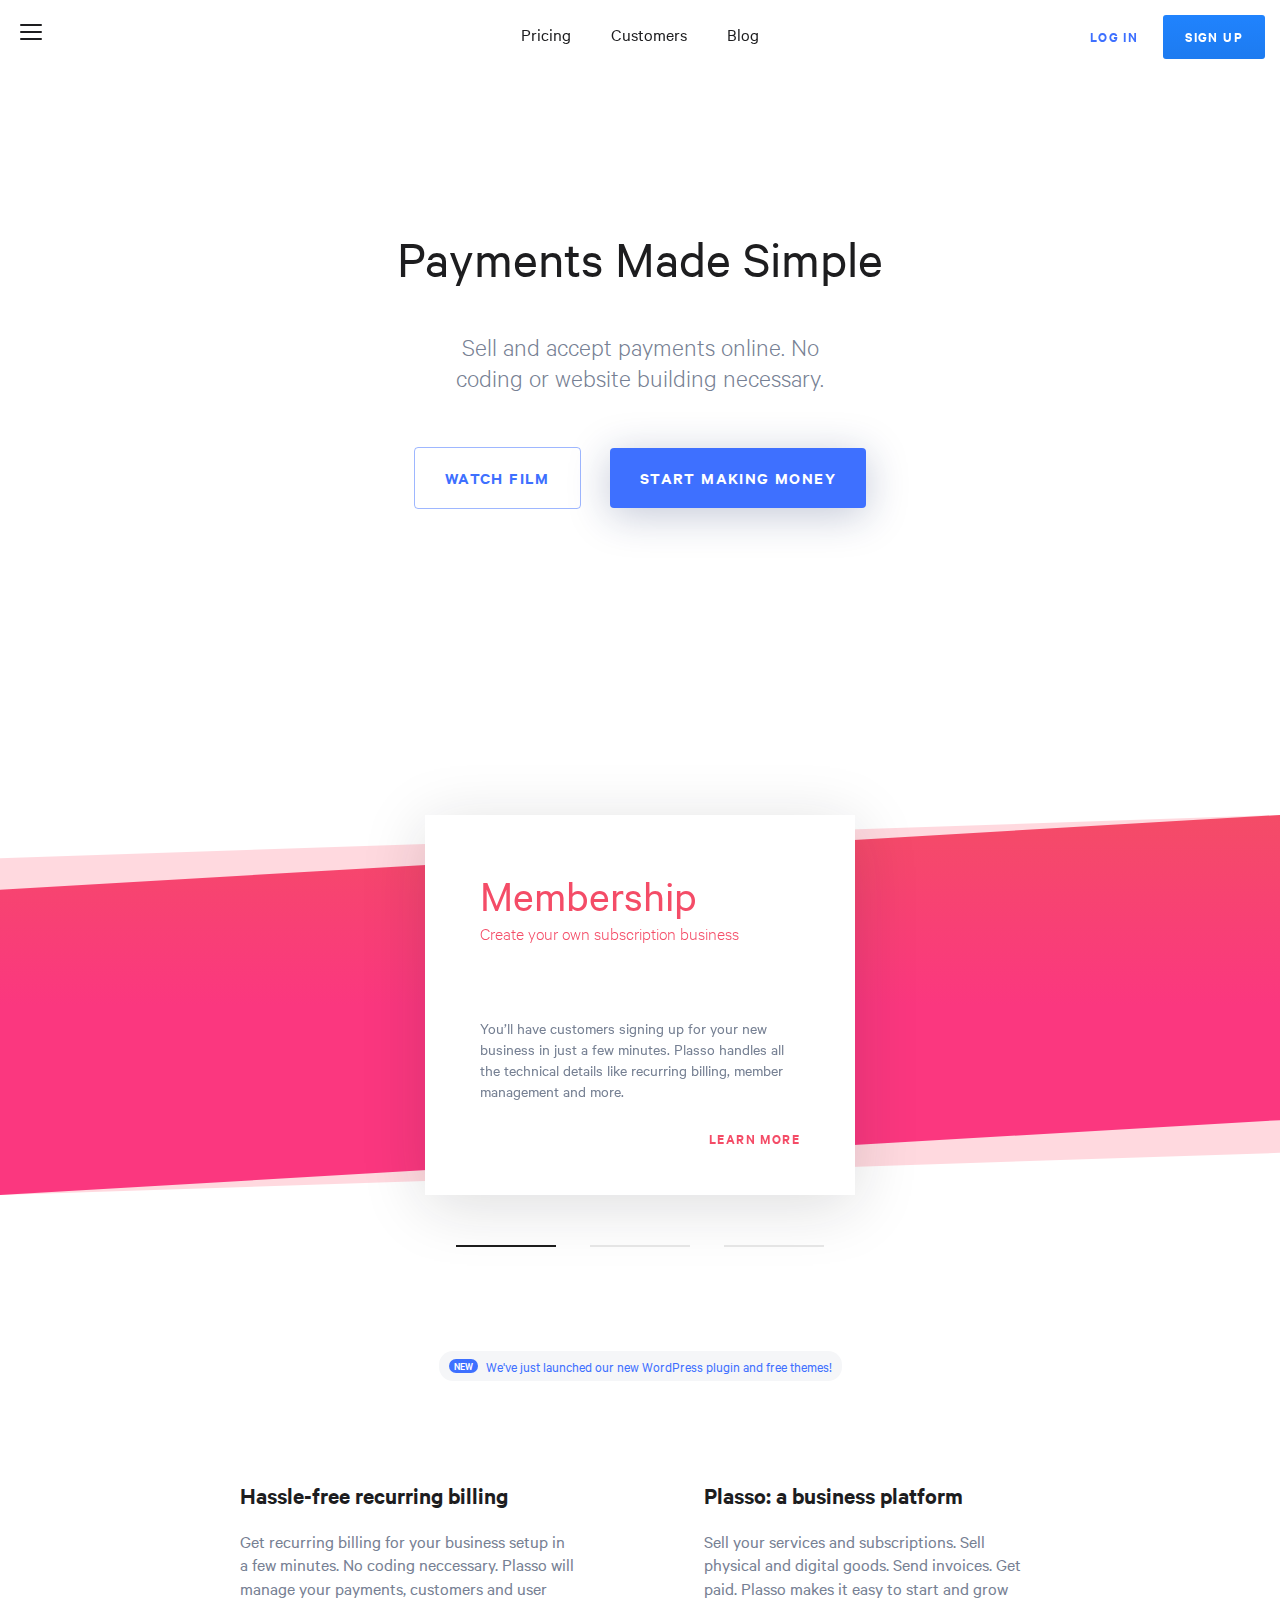
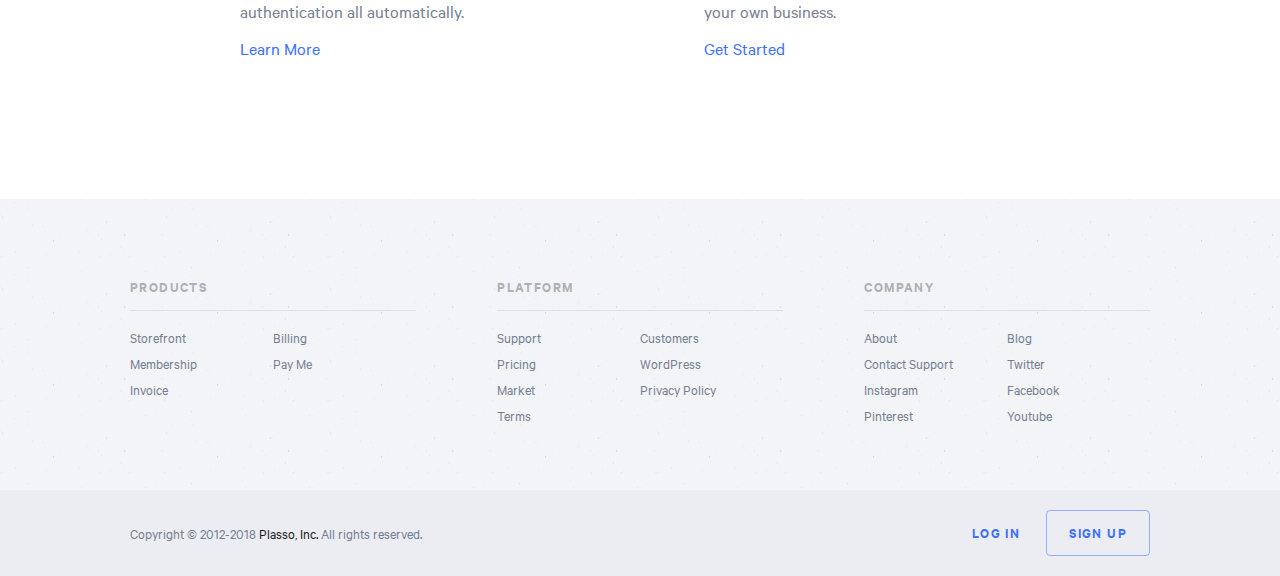
==== commit 1c93a536: "WIP Header" ====
--- a/Plasso/app/index.html
+++ b/Plasso/app/index.html
@@ -8,7 +8,21 @@
     <link rel="stylesheet" href="css/styles.css">
     <title>Plasso</title>
   </head>
-  <body> 
+  <body>
+    <section class="header">
+      <div class="hamburger" id="hamburger">
+        <div class="hamburger__line hamburger__line__one"></div>
+        <div class="hamburger__line hamburger__line__two"></div>
+        <div class="hamburger__line hamburger__line__three"></div>
+      </div>
+      <div class="nav-main">
+        <nav class="nav-middle"><a class="nav-middle__links" href="#">Pricing</a><a class="nav-middle__links" href="#">Customers</a><a class="nav-middle__links" href="#">Blog</a></nav>
+        <nav class="nav-right"><a class="nav-right__links" href="#">Log In</a><a class="nav-right__links nav-right__links--button" href="#">Sign Up</a></nav>
+      </div>
+      <div class="nav-sub">
+        <div class="nav-sub__inner"><a class="nav-sub__links" href="#">Storefront</a><a class="nav-sub__links" href="#">Membership</a><a class="nav-sub__links" href="#">Billing</a><a class="nav-sub__links" href="#">Invoice</a><a class="nav-sub__links" href="#">Pay Me</a></div>
+      </div>
+    </section>
     <section class="hero">
       <div class="hero__wrap">
         <h2 class="hero__title">Payments Made Simple</h2>
@@ -91,5 +105,6 @@
         </nav>
       </div>
     </footer>
+    <script src="script.js"></script>
   </body>
 </html>--- a/Plasso/app/css/styles.css
+++ b/Plasso/app/css/styles.css
@@ -1,3 +1,107 @@
+.no-animation {
+  -webkit-animation: none !important;
+    -webkit-animation-animation: none !important; }
+
+@keyframes line-one-in {
+  0% {
+    transform: translateY(0); }
+  50% {
+    transform: translateY(7px) rotate(0); }
+  100% {
+    transform: translateY(7px) rotate(45deg); } }
+
+@keyframes line-two-in {
+  to {
+    opacity: 0; }
+  from {
+    opacity: 1; } }
+
+@keyframes line-three-in {
+  0% {
+    transform: translateY(0); }
+  50% {
+    transform: translateY(-7px) rotate(0); }
+  100% {
+    transform: translateY(-7px) rotate(-45deg); } }
+
+@keyframes line-one-out {
+  0% {
+    transform: translateY(7px) rotate(45deg); }
+  50% {
+    transform: translateY(7px) rotate(0); }
+  100% {
+    transform: translateY(0); } }
+
+@keyframes line-two-out {
+  to {
+    opacity: 1; }
+  from {
+    opacity: 0; } }
+
+@keyframes line-three-out {
+  0% {
+    transform: translateY(-7px) rotate(-45deg); }
+  50% {
+    transform: translateY(-7px) rotate(0); }
+  100% {
+    transform: translateY(0); } }
+
+.hamburger .hamburger__line__one {
+  animation: line-one-out .5s ease forwards; }
+
+.hamburger .hamburger__line__two {
+  animation: line-two-out .5s ease forwards; }
+
+.hamburger .hamburger__line__three {
+  animation: line-three-out .5s ease forwards; }
+
+.hamburger.active .hamburger__line__one {
+  animation: line-one-in .5s ease forwards; }
+
+.hamburger.active .hamburger__line__two {
+  animation: line-two-in .5s ease forwards; }
+
+.hamburger.active .hamburger__line__three {
+  animation: line-three-in .5s ease forwards; }
+
+@keyframes navs-in {
+  0% {
+    opacity: 0;
+    visibility: hidden; }
+  100% {
+    opacity: 1;
+    visibility: visible; } }
+
+@keyframes navs-out {
+  0% {
+    opacity: 1;
+    visibility: visible; }
+  100% {
+    opacity: 0;
+    visibility: hidden; } }
+
+.hamburger ~ .nav-main .nav-middle,
+.hamburger ~ .nav-main .nav-right {
+  opacity: 0; }
+
+.hamburger ~ .nav-sub {
+  opacity: 0; }
+
+.hamburger.active ~ .nav-main .nav-middle,
+.hamburger.active ~ .nav-main .nav-right {
+  opacity: 1; }
+
+.hamburger.active ~ .nav-sub {
+  opacity: 1; }
+
+@media screen and (min-width: 600px) {
+  .hamburger ~ .nav-main .nav-right {
+    opacity: 1; } }
+
+@media screen and (min-width: 800px) {
+  .hamburger ~ .nav-main .nav-middle {
+    opacity: 1; } }
+
 @font-face {
   font-family: "CalibreWeb";
   src: url(../font/CalibreWeb-Light.eot);
@@ -109,6 +213,140 @@
   font-size: 14px;
   line-height: 14px; }
 
+.header {
+  position: fixed;
+  width: 100%; }
+
+.hamburger {
+  position: absolute;
+  left: 20px;
+  padding: 24px 0;
+  z-index: 100; }
+  .hamburger__line {
+    width: 22px;
+    height: 2px;
+    background-color: #1d1d1f;
+    display: block;
+    margin-bottom: 5px;
+    -moz-border-radius: 2px;
+    -webkit-border-radius: 2px;
+    border-radius: 2px; }
+    .hamburger__line:last-of-type {
+      margin-bottom: 0; }
+
+.nav-main {
+  position: absolute;
+  width: 100%; }
+
+.nav-middle {
+  position: relative;
+  top: 124.7px;
+  transition: opacity 0.5s ease; }
+  @media screen and (min-width: 800px) {
+    .nav-middle {
+      position: absolute;
+      display: inline-block;
+      top: 24px;
+      width: 100%;
+      text-align: center; } }
+  .nav-middle__links {
+    display: block;
+    margin: 0 5%;
+    padding: 17px 20px;
+    border-bottom: 1px solid #e8ebef;
+    color: #1d1d1f;
+    font-size: 16px;
+    line-height: 16px; }
+    @media screen and (min-width: 600px) {
+      .nav-middle__links:last-of-type {
+        border-bottom: none; } }
+    @media screen and (min-width: 800px) {
+      .nav-middle__links {
+        display: inline-block;
+        margin: 0 20px;
+        padding: 0;
+        font-size: 18px;
+        line-height: 18px;
+        border-bottom: none; } }
+    .nav-middle__links--button {
+      border-bottom: none; }
+
+.nav-right {
+  position: relative;
+  top: 124.7px;
+  padding-bottom: 30px;
+  transition: opacity 0.5s ease; }
+  @media screen and (min-width: 600px) {
+    .nav-right {
+      position: absolute;
+      top: 10px;
+      right: 12px; } }
+  @media screen and (min-width: 800px) {
+    .nav-right {
+      position: absolute;
+      top: 13px;
+      right: 15px; } }
+  .nav-right__links {
+    display: block;
+    margin: 0 5%;
+    padding: 17px 20px;
+    border-bottom: 1px solid #e8ebef;
+    color: #1d1d1f;
+    font-size: 16px;
+    line-height: 16px; }
+    .nav-right__links:first-of-type {
+      border-bottom: none; }
+    @media screen and (min-width: 600px) {
+      .nav-right__links {
+        display: inline-block;
+        margin: 0;
+        margin-left: 5px;
+        font-size: 14px;
+        line-height: 14px; }
+        .nav-right__links:first-of-type {
+          color: #3e70ff;
+          font-size: 14px;
+          line-height: 14px;
+          letter-spacing: 1.4px;
+          font-weight: bold;
+          text-transform: uppercase; } }
+    .nav-right__links--button {
+      padding: 20px;
+      color: #ffffff;
+      font-size: 14px;
+      line-height: 14px;
+      letter-spacing: 1.4px;
+      font-weight: bold;
+      text-transform: uppercase;
+      background-image: linear-gradient(#2083fe, #1d7bf0);
+      border-bottom: none;
+      -moz-border-radius: 3px;
+      -webkit-border-radius: 3px;
+      border-radius: 3px; }
+      @media screen and (min-width: 600px) {
+        .nav-right__links--button {
+          padding: 15px 22px; } }
+
+.nav-sub {
+  position: absolute;
+  top: 64px;
+  width: 100%;
+  background-color: #f5f6f8;
+  transition: opacity 0.5s ease; }
+  @media screen and (min-width: 800px) {
+    .nav-sub {
+      background-color: #ffffff; } }
+  .nav-sub__inner {
+    padding: 20px 0;
+    overflow: auto;
+    white-space: nowrap;
+    text-align: center; }
+  .nav-sub__links {
+    margin: 0 23px;
+    display: inline-block;
+    font-size: 15px;
+    line-height: 15px; }
+
 .hero__title {
   font-size: 34px;
   line-height: 40.8px;
@@ -152,20 +390,8 @@
     will-change: opacity; }
     .slider__backgrounds__bottom {
       clip-path: polygon(0 11.4%, 100% 0%, 100% 88.9%, 0% 100%); }
-      .slider__backgrounds__bottom--membership {
-        background-color: #ffd9df; }
-      .slider__backgrounds__bottom--billing {
-        background-color: #c8f0da; }
-      .slider__backgrounds__bottom--storefront {
-        background-color: #d8e9ff; }
     .slider__backgrounds__top {
       clip-path: polygon(0 19.7%, 100% 0%, 100% 80.3%, 0% 100%); }
-      .slider__backgrounds__top--membership {
-        background: linear-gradient(#f44c67, #fb377f 50%); }
-      .slider__backgrounds__top--billing {
-        background: linear-gradient(#3cd781, #21b88f 50%); }
-      .slider__backgrounds__top--storefront {
-        background: linear-gradient(#6472ff, #4a42e6 50%); }
   .slider__slides {
     display: grid;
     grid-template-columns: 100% 100% 100%;
@@ -380,6 +606,24 @@
   -webkit-box-shadow: rgba(23, 43, 99, 0.26) 0 7px 42px;
   box-shadow: rgba(23, 43, 99, 0.26) 0 7px 42px; }
 
+.slider__backgrounds__bottom--membership {
+  background-color: #ffd9df; }
+
+.slider__backgrounds__bottom--billing {
+  background-color: #c8f0da; }
+
+.slider__backgrounds__bottom--storefront {
+  background-color: #d8e9ff; }
+
+.slider__backgrounds__top--membership {
+  background: linear-gradient(#f44c67, #fb377f 50%); }
+
+.slider__backgrounds__top--billing {
+  background: linear-gradient(#3cd781, #21b88f 50%); }
+
+.slider__backgrounds__top--storefront {
+  background: linear-gradient(#6472ff, #4a42e6 50%); }
+
 * {
   padding: 0;
   margin: 0;
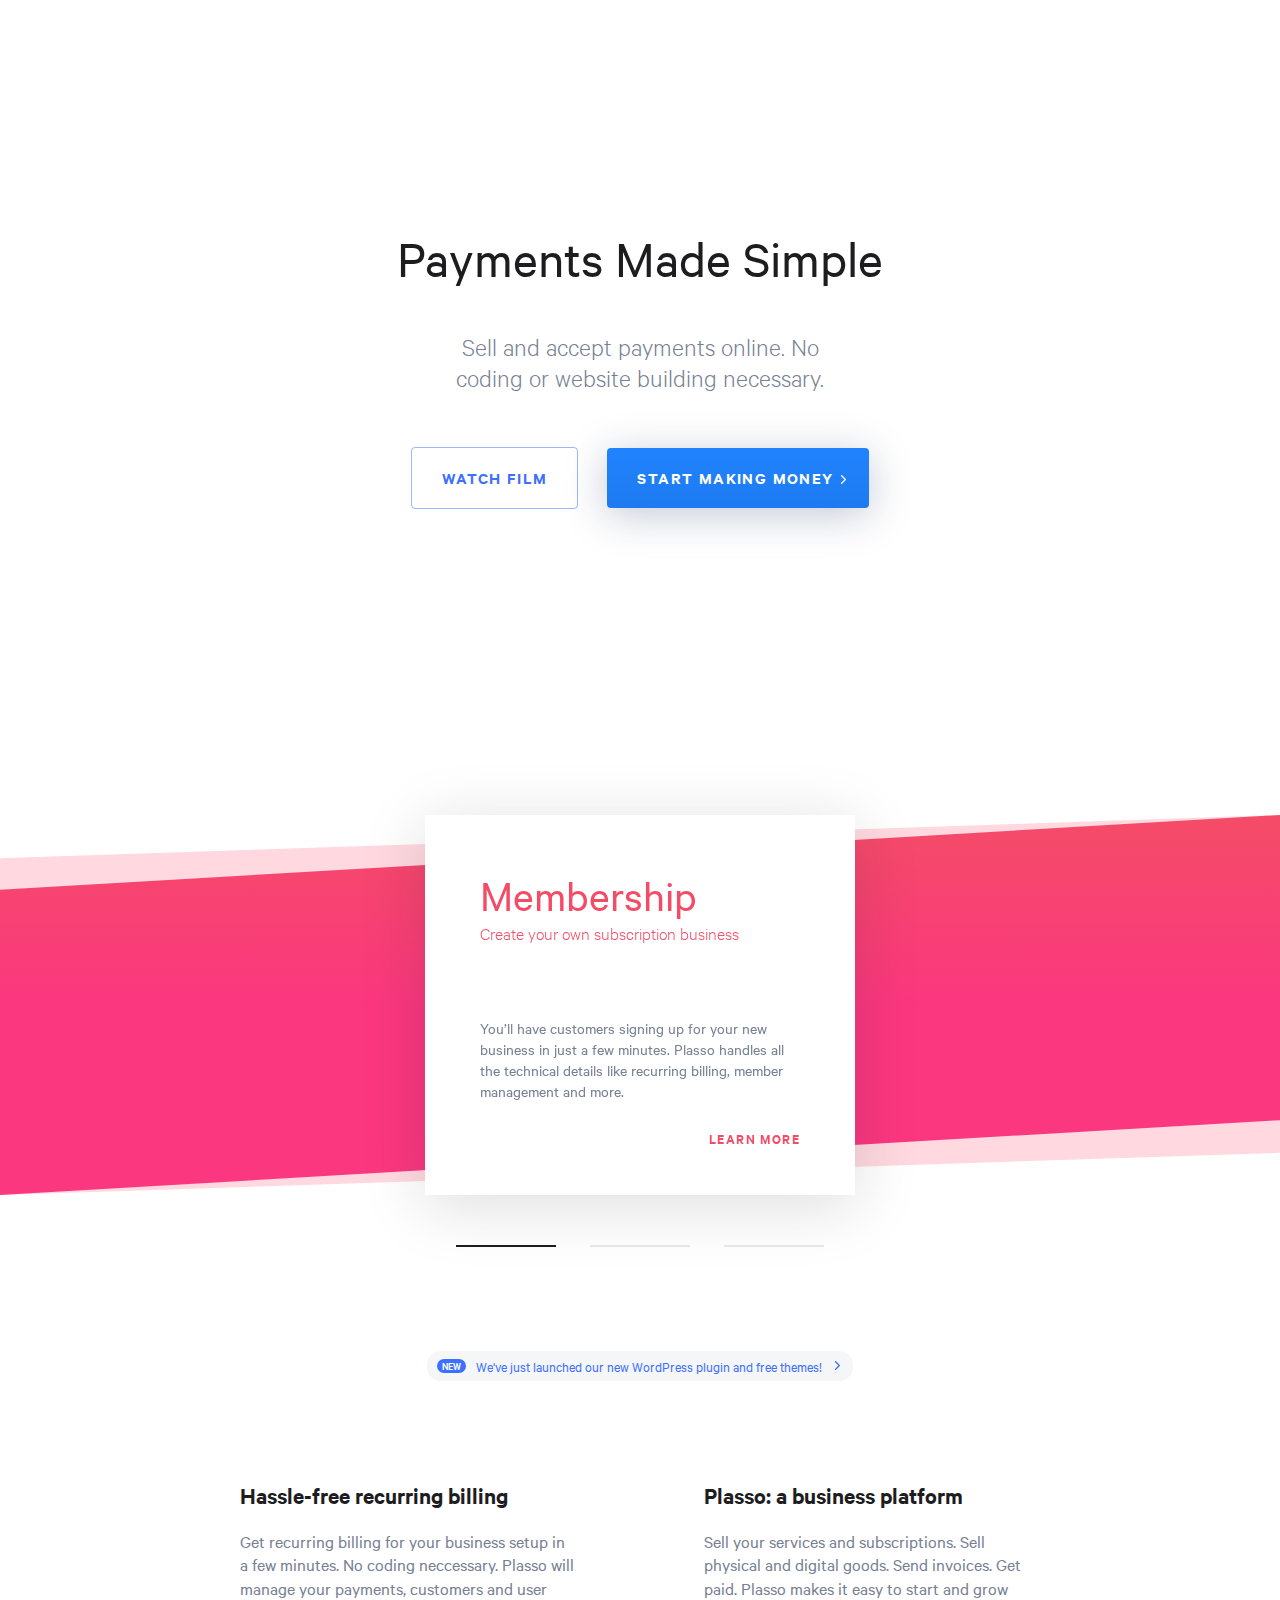
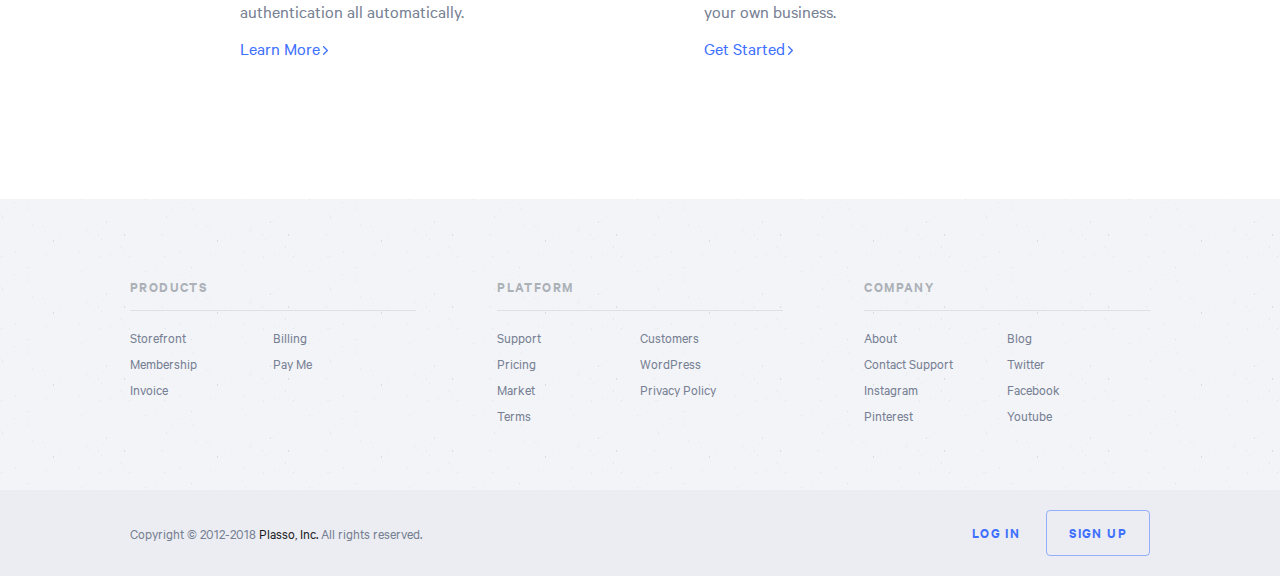
==== commit a208fd66: "EOD" ====
--- a/Plasso/app/index.html
+++ b/Plasso/app/index.html
@@ -9,26 +9,12 @@
     <title>Plasso</title>
   </head>
   <body>
-    <section class="header">
-      <div class="hamburger" id="hamburger">
-        <div class="hamburger__line hamburger__line__one"></div>
-        <div class="hamburger__line hamburger__line__two"></div>
-        <div class="hamburger__line hamburger__line__three"></div>
-      </div>
-      <div class="nav-main">
-        <nav class="nav-middle"><a class="nav-middle__links" href="#">Pricing</a><a class="nav-middle__links" href="#">Customers</a><a class="nav-middle__links" href="#">Blog</a></nav>
-        <nav class="nav-right"><a class="nav-right__links" href="#">Log In</a><a class="nav-right__links nav-right__links--button" href="#">Sign Up</a></nav>
-      </div>
-      <div class="nav-sub">
-        <div class="nav-sub__inner"><a class="nav-sub__links" href="#">Storefront</a><a class="nav-sub__links" href="#">Membership</a><a class="nav-sub__links" href="#">Billing</a><a class="nav-sub__links" href="#">Invoice</a><a class="nav-sub__links" href="#">Pay Me</a></div>
-      </div>
-    </section>
     <section class="hero">
       <div class="hero__wrap">
         <h2 class="hero__title">Payments Made Simple</h2>
         <p class="hero__text">Sell and accept payments online. No coding or website building necessary.</p>
 <a class="button big outlined" href="#">Watch Film</a>
-<a class="button big filled drop-shadow" href="#">Start Making Money</a>
+<a class="button big filled drop-shadow right-arrow--white" href="#">Start Making Money</a>
       </div>
     </section>
     <section class="slider">
@@ -70,17 +56,18 @@
         <label class="slider__pagination__section slider__pagination__section--storefront" id="storefrontSection" for="storefrontSlide">Storefront</label>
       </div>
     </section>
-    <section class="latest">
-      <p class="latest__pill"><span class="latest__pill__alert">New</span><a class="latest__pill__link" href="#">We've just launched our new WordPress plugin and free themes!</a></p>
-    </section>
+    <section class="latest"><a class="latest__pill" href="#">
+        <div class="latest__pill__alert">New</div>
+        <p class="latest__pill__text">We've just launched our new WordPress plugin and free themes!</p>
+        <div class="latest__pill__arrow"></div></a></section>
     <section class="selling-points">
       <div class="selling-points__block">
         <h4 class="selling-points__block__title">Hassle-free recurring billing</h4>
-        <p class="selling-points__block__text">Get recurring billing for your business setup in a few minutes. No coding neccessary. Plasso will manage your payments, customers and user authentication all automatically. </p><a href="#">Learn More</a>
+        <p class="selling-points__block__text">Get recurring billing for your business setup in a few minutes. No coding neccessary. Plasso will manage your payments, customers and user authentication all automatically. </p><a class="selling-points__block__link right-arrow--blue" href="#">Learn More</a>
       </div>
       <div class="selling-points__block">
         <h4 class="selling-points__block__title">Plasso: a business platform</h4>
-        <p class="selling-points__block__text">Sell your services and subscriptions. Sell physical and digital goods. Send invoices. Get paid. Plasso makes it easy to start and grow your own business. </p><a class="selling-points__block__link" href="#">Get Started</a>
+        <p class="selling-points__block__text">Sell your services and subscriptions. Sell physical and digital goods. Send invoices. Get paid. Plasso makes it easy to start and grow your own business. </p><a class="selling-points__block__link right-arrow--blue" href="#">Get Started</a>
       </div>
     </section>
     <footer class="footer-main">
--- a/Plasso/app/css/styles.css
+++ b/Plasso/app/css/styles.css
@@ -212,6 +212,43 @@
   display: inline-block;
   font-size: 14px;
   line-height: 14px; }
+  .button:hover::after {
+    transform: translateX(11px); }
+
+.right-arrow--white::after {
+  transition: transform .3s;
+  content: " ";
+  width: 5px;
+  height: 9px;
+  position: relative;
+  display: inline-block;
+  margin-top: -2px;
+  align-self: center;
+  transform: translateX(6px); }
+
+.right-arrow--blue::after {
+  transition: transform .3s;
+  content: " ";
+  width: 5px;
+  height: 9px;
+  position: relative;
+  display: inline-block;
+  margin-top: -2px;
+  align-self: center;
+  transform: translateX(3px);
+  background-image: url('data:image/svg+xml,<svg version="1.1" xmlns="http://www.w3.org/2000/svg" xmlns:xlink="http://www.w3.org/1999/xlink" x="0px" y="0px" viewBox="0 0 10.0401 17.9909" enable-background="new 0 0 10.0401 17.9909" xml:space="preserve"><path fill="%233e70ff" fill-rule="evenodd" clip-rule="evenodd" d="M9.6564,8.04c0.5116,0.5277,0.5116,1.3842,0,1.9121l-7.4175,7.6438c-0.5132,0.5267-1.3433,0.5267-1.8545,0c-0.5125-0.5278-0.5125-1.3845,0-1.9124l6.4901-6.6882L0.3844,2.3072c-0.5125-0.5279-0.5125-1.3845,0-1.9124c0.5112-0.5264,1.3413-0.5264,1.8545,0L9.6564,8.04z"/></svg>'); }
+
+.right-arrow--white::after {
+  transition: transform .3s;
+  content: " ";
+  width: 5px;
+  height: 9px;
+  position: relative;
+  display: inline-block;
+  margin-top: -2px;
+  align-self: center;
+  transform: translateX(7px);
+  background-image: url('data:image/svg+xml,<svg version="1.1" xmlns="http://www.w3.org/2000/svg" xmlns:xlink="http://www.w3.org/1999/xlink" x="0px" y="0px" viewBox="0 0 10.0401 17.9909" enable-background="new 0 0 10.0401 17.9909" xml:space="preserve"><path fill="%23fff" fill-rule="evenodd" clip-rule="evenodd" d="M9.6564,8.04c0.5116,0.5277,0.5116,1.3842,0,1.9121l-7.4175,7.6438c-0.5132,0.5267-1.3433,0.5267-1.8545,0c-0.5125-0.5278-0.5125-1.3845,0-1.9124l6.4901-6.6882L0.3844,2.3072c-0.5125-0.5279-0.5125-1.3845,0-1.9124c0.5112-0.5264,1.3413-0.5264,1.8545,0L9.6564,8.04z"/></svg>'); }
 
 .header {
   position: fixed;
@@ -513,20 +550,23 @@
   opacity: 1; }
 
 .latest__pill {
-  display: grid;
-  grid-template-columns: auto auto;
-  padding: 6px 10px;
   line-height: 18.2px;
   font-size: 14px;
   background-color: #f5f6f8;
   -moz-border-radius: 14px;
   -webkit-border-radius: 14px;
-  border-radius: 14px; }
+  border-radius: 14px;
+  padding: 6px 10px;
+  grid-gap: 10px;
+  display: grid;
+  grid-template-columns: auto 1fr;
+  align-items: center;
+  grid-auto-flow: column; }
   .latest__pill__alert {
     line-height: 10px;
-    margin: auto auto;
     font-weight: bold;
     font-size: 10px;
+    font-style: normal;
     text-transform: uppercase;
     -moz-border-radius: 10px;
     -webkit-border-radius: 10px;
@@ -534,8 +574,17 @@
     color: #fff;
     background-color: #3e70ff;
     padding: 2px 5px; }
-  .latest__pill__link {
-    margin-left: 8px; }
+  .latest__pill__arrow {
+    transition: transform .3s;
+    width: 5px;
+    height: 9px;
+    margin-right: 6px;
+    transform: translateX(3px);
+    background-image: url('data:image/svg+xml,<svg version="1.1" xmlns="http://www.w3.org/2000/svg" xmlns:xlink="http://www.w3.org/1999/xlink" x="0px" y="0px" viewBox="0 0 10.0401 17.9909" enable-background="new 0 0 10.0401 17.9909" xml:space="preserve"><path fill="%233e70ff" fill-rule="evenodd" clip-rule="evenodd" d="M9.6564,8.04c0.5116,0.5277,0.5116,1.3842,0,1.9121l-7.4175,7.6438c-0.5132,0.5267-1.3433,0.5267-1.8545,0c-0.5125-0.5278-0.5125-1.3845,0-1.9124l6.4901-6.6882L0.3844,2.3072c-0.5125-0.5279-0.5125-1.3845,0-1.9124c0.5112-0.5264,1.3413-0.5264,1.8545,0L9.6564,8.04z"/></svg>'); }
+  .latest__pill:hover {
+    opacity: 0.5; }
+    .latest__pill:hover:hover .latest__pill__arrow {
+      transform: translateX(5px); }
 
 .selling-points__block__title {
   color: #1d1d1f;
@@ -548,6 +597,13 @@
   font-size: 18px;
   line-height: 23.4px;
   margin-bottom: 15px; }
+
+.selling-points__block__link {
+  transition: opacity .3s; }
+  .selling-points__block__link:hover {
+    opacity: 0.5; }
+    .selling-points__block__link:hover::after {
+      transform: translateX(5px); }
 
 .footer-main__block__title {
   color: #abb1b7;
@@ -564,7 +620,8 @@
   width: 50%;
   margin-bottom: 15px;
   font-size: 14px;
-  line-height: 0px; }
+  line-height: 0px;
+  transition: opacity .25s; }
   .footer-main__block__list-item:hover {
     opacity: 0.5; }
 
@@ -599,7 +656,7 @@
 
 .button.filled {
   color: white;
-  background-color: #3e70ff; }
+  background-image: linear-gradient(#2083fe, #1d7bf0); }
 
 .button.drop-shadow {
   -moz-box-shadow: rgba(23, 43, 99, 0.26) 0 7px 42px;
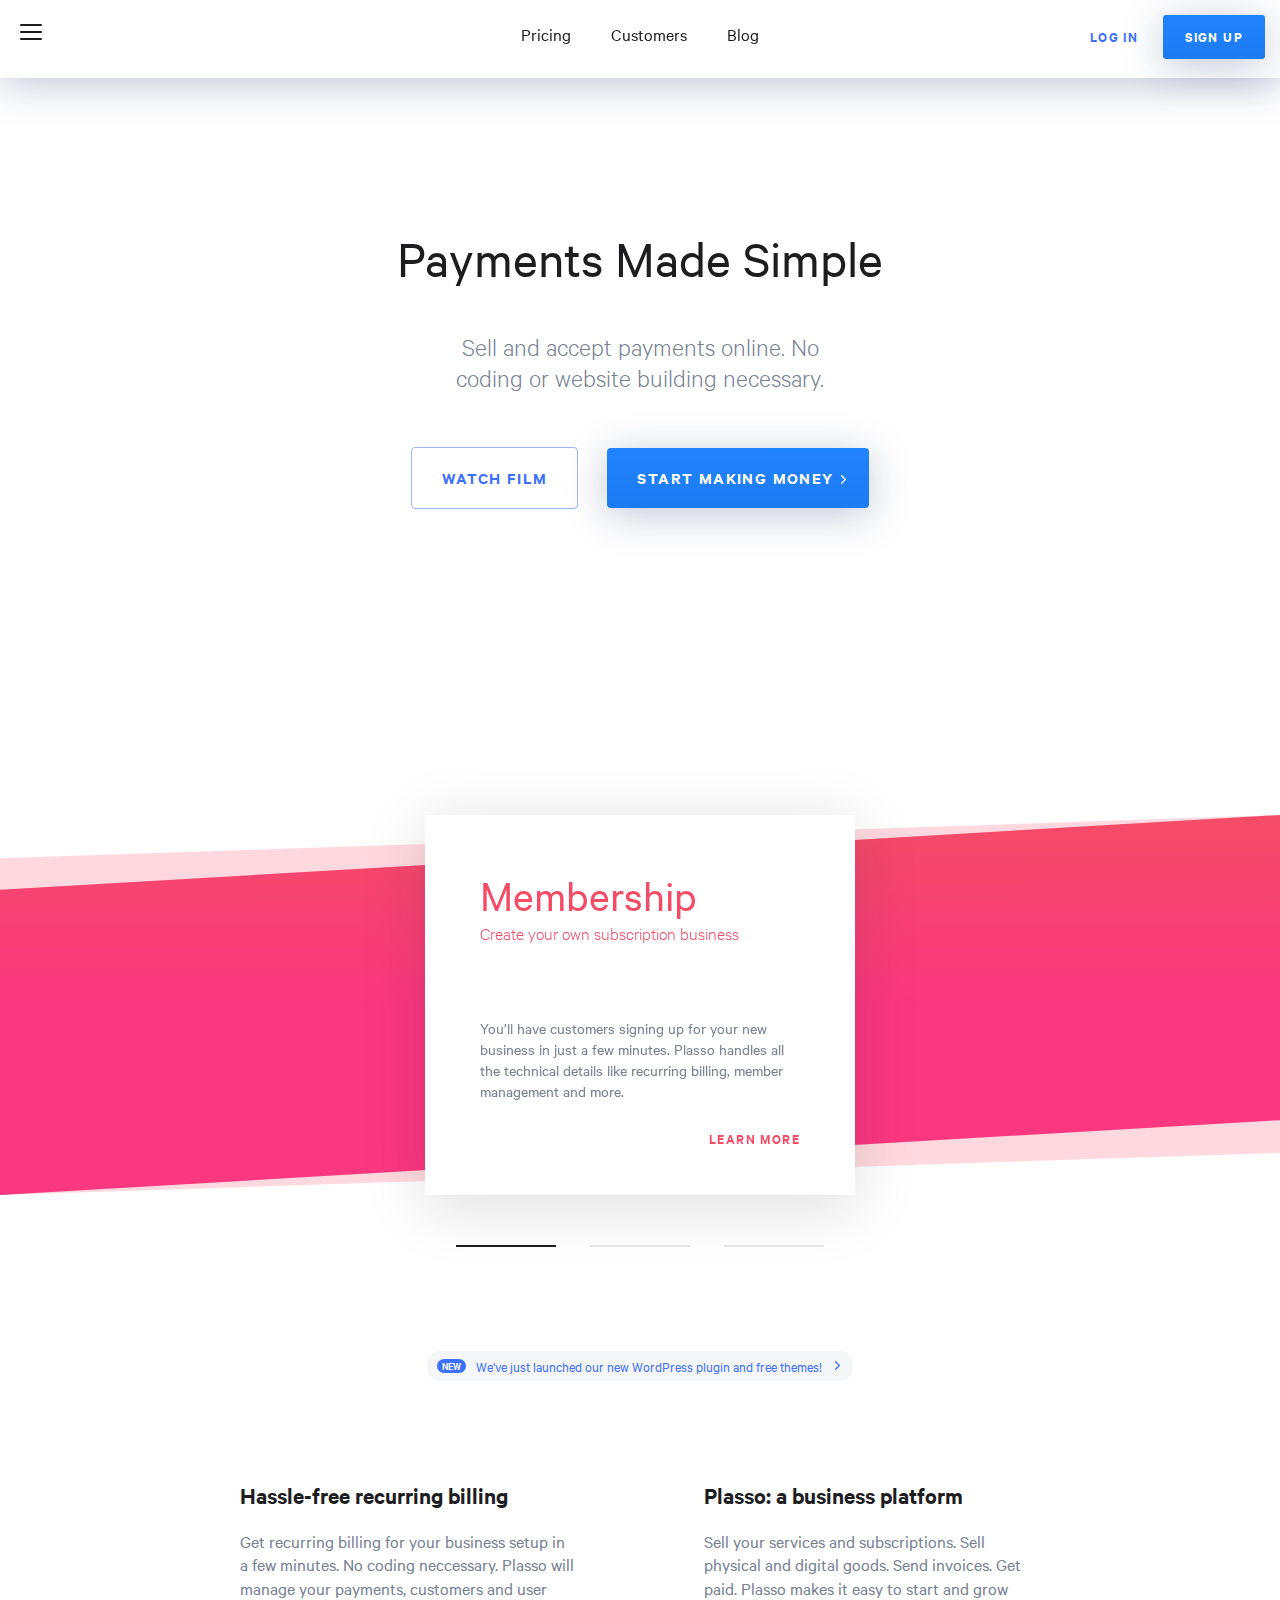
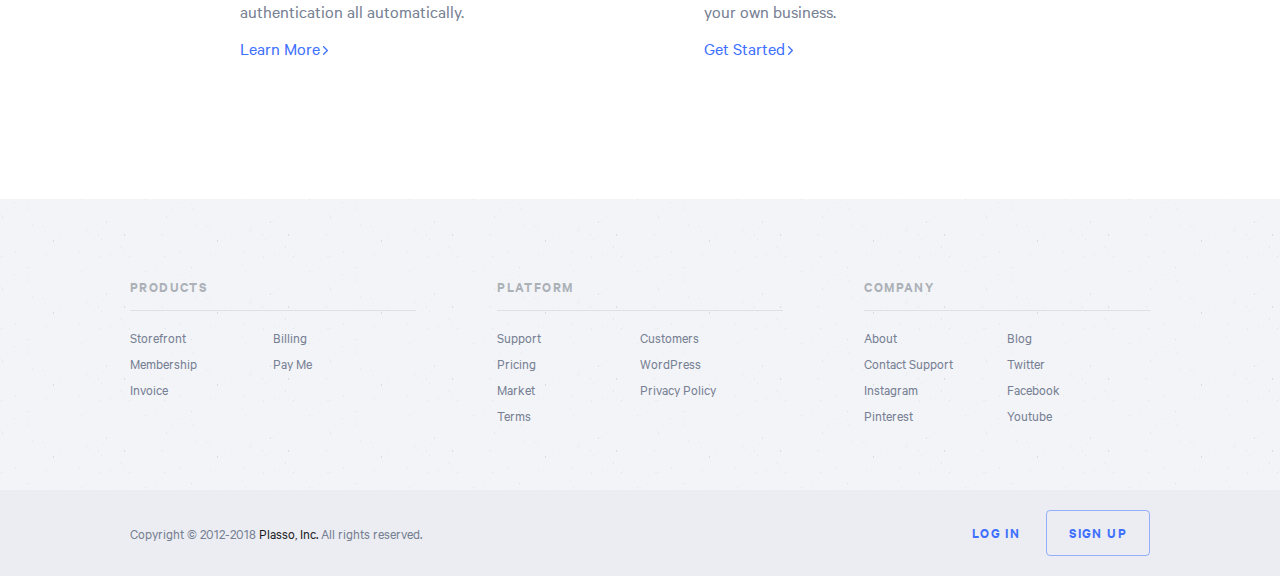
==== commit d92e2d5e: "EOD" ====
--- a/Plasso/app/index.html
+++ b/Plasso/app/index.html
@@ -9,6 +9,20 @@
     <title>Plasso</title>
   </head>
   <body>
+    <section class="header">
+      <div class="hamburger" id="hamburger">
+        <div class="hamburger__line hamburger__line__one"></div>
+        <div class="hamburger__line hamburger__line__two"></div>
+        <div class="hamburger__line hamburger__line__three"></div>
+      </div>
+      <div class="nav-main">
+        <nav class="nav-middle"><a class="nav-middle__links" href="#">Pricing</a><a class="nav-middle__links" href="#">Customers</a><a class="nav-middle__links" href="#">Blog</a></nav>
+        <nav class="nav-right"><a class="nav-right__links" href="#">Log In</a><a class="nav-right__links nav-right__links--button" href="#">Sign Up</a></nav>
+      </div>
+      <div class="nav-sub">
+        <div class="nav-sub__inner"><a class="nav-sub__links" href="#">Storefront</a><a class="nav-sub__links" href="#">Membership</a><a class="nav-sub__links" href="#">Billing</a><a class="nav-sub__links" href="#">Invoice</a><a class="nav-sub__links" href="#">Pay Me</a></div>
+      </div>
+    </section>
     <section class="hero">
       <div class="hero__wrap">
         <h2 class="hero__title">Payments Made Simple</h2>
--- a/Plasso/app/css/styles.css
+++ b/Plasso/app/css/styles.css
@@ -80,27 +80,43 @@
     opacity: 0;
     visibility: hidden; } }
 
-.hamburger ~ .nav-main .nav-middle,
+.hamburger ~ .nav-main .nav-middle {
+  opacity: 0;
+  transform: translateY(-278px);
+  background-color: white;
+  z-index: -1; }
+
 .hamburger ~ .nav-main .nav-right {
-  opacity: 0; }
+  opacity: 0;
+  transform: translateY(-382px);
+  background-color: white; }
 
 .hamburger ~ .nav-sub {
   opacity: 0; }
 
-.hamburger.active ~ .nav-main .nav-middle,
+.hamburger.active ~ .nav-main .nav-middle {
+  opacity: 1;
+  transform: translateY(0); }
+
 .hamburger.active ~ .nav-main .nav-right {
-  opacity: 1; }
+  opacity: 1;
+  transform: translateY(0);
+  z-index: -1; }
 
 .hamburger.active ~ .nav-sub {
   opacity: 1; }
 
 @media screen and (min-width: 600px) {
   .hamburger ~ .nav-main .nav-right {
-    opacity: 1; } }
+    opacity: 1;
+    transform: translateY(0);
+    box-shadow: none;
+    padding-bottom: 0; } }
 
 @media screen and (min-width: 800px) {
   .hamburger ~ .nav-main .nav-middle {
-    opacity: 1; } }
+    opacity: 1;
+    transform: translateY(0); } }
 
 @font-face {
   font-family: "CalibreWeb";
@@ -133,6 +149,14 @@
   -webkit-font-smoothing: antialiased;
   -moz-osx-font-smoothing: grayscale;
   text-rendering: optimizeLegibility; }
+
+.header {
+  z-index: 5;
+  background-color: white;
+  height: 78px;
+  -moz-box-shadow: rgba(23, 43, 99, 0.26) 0 7px 42px;
+  -webkit-box-shadow: rgba(23, 43, 99, 0.26) 0 7px 42px;
+  box-shadow: rgba(23, 43, 99, 0.26) 0 7px 42px; }
 
 .hero {
   padding: 0 30px;
@@ -362,7 +386,10 @@
       border-radius: 3px; }
       @media screen and (min-width: 600px) {
         .nav-right__links--button {
-          padding: 15px 22px; } }
+          padding: 15px 22px;
+          -moz-box-shadow: rgba(23, 43, 99, 0.26) 0 7px 42px;
+          -webkit-box-shadow: rgba(23, 43, 99, 0.26) 0 7px 42px;
+          box-shadow: rgba(23, 43, 99, 0.26) 0 7px 42px; } }
 
 .nav-sub {
   position: absolute;
@@ -423,7 +450,7 @@
     height: 380px;
     width: 100%;
     opacity: 0;
-    transition: opacity 1s linear;
+    transition: opacity 0.4s linear;
     will-change: opacity; }
     .slider__backgrounds__bottom {
       clip-path: polygon(0 11.4%, 100% 0%, 100% 88.9%, 0% 100%); }
@@ -432,7 +459,7 @@
   .slider__slides {
     display: grid;
     grid-template-columns: 100% 100% 100%;
-    transition: transform 1s ease-in-out;
+    transition: transform 0.4s ease-in-out;
     will-change: transform;
     height: 380px; }
     .slider__slides__slide {
@@ -561,7 +588,8 @@
   display: grid;
   grid-template-columns: auto 1fr;
   align-items: center;
-  grid-auto-flow: column; }
+  grid-auto-flow: column;
+  transition: opacity .3s; }
   .latest__pill__alert {
     line-height: 10px;
     font-weight: bold;
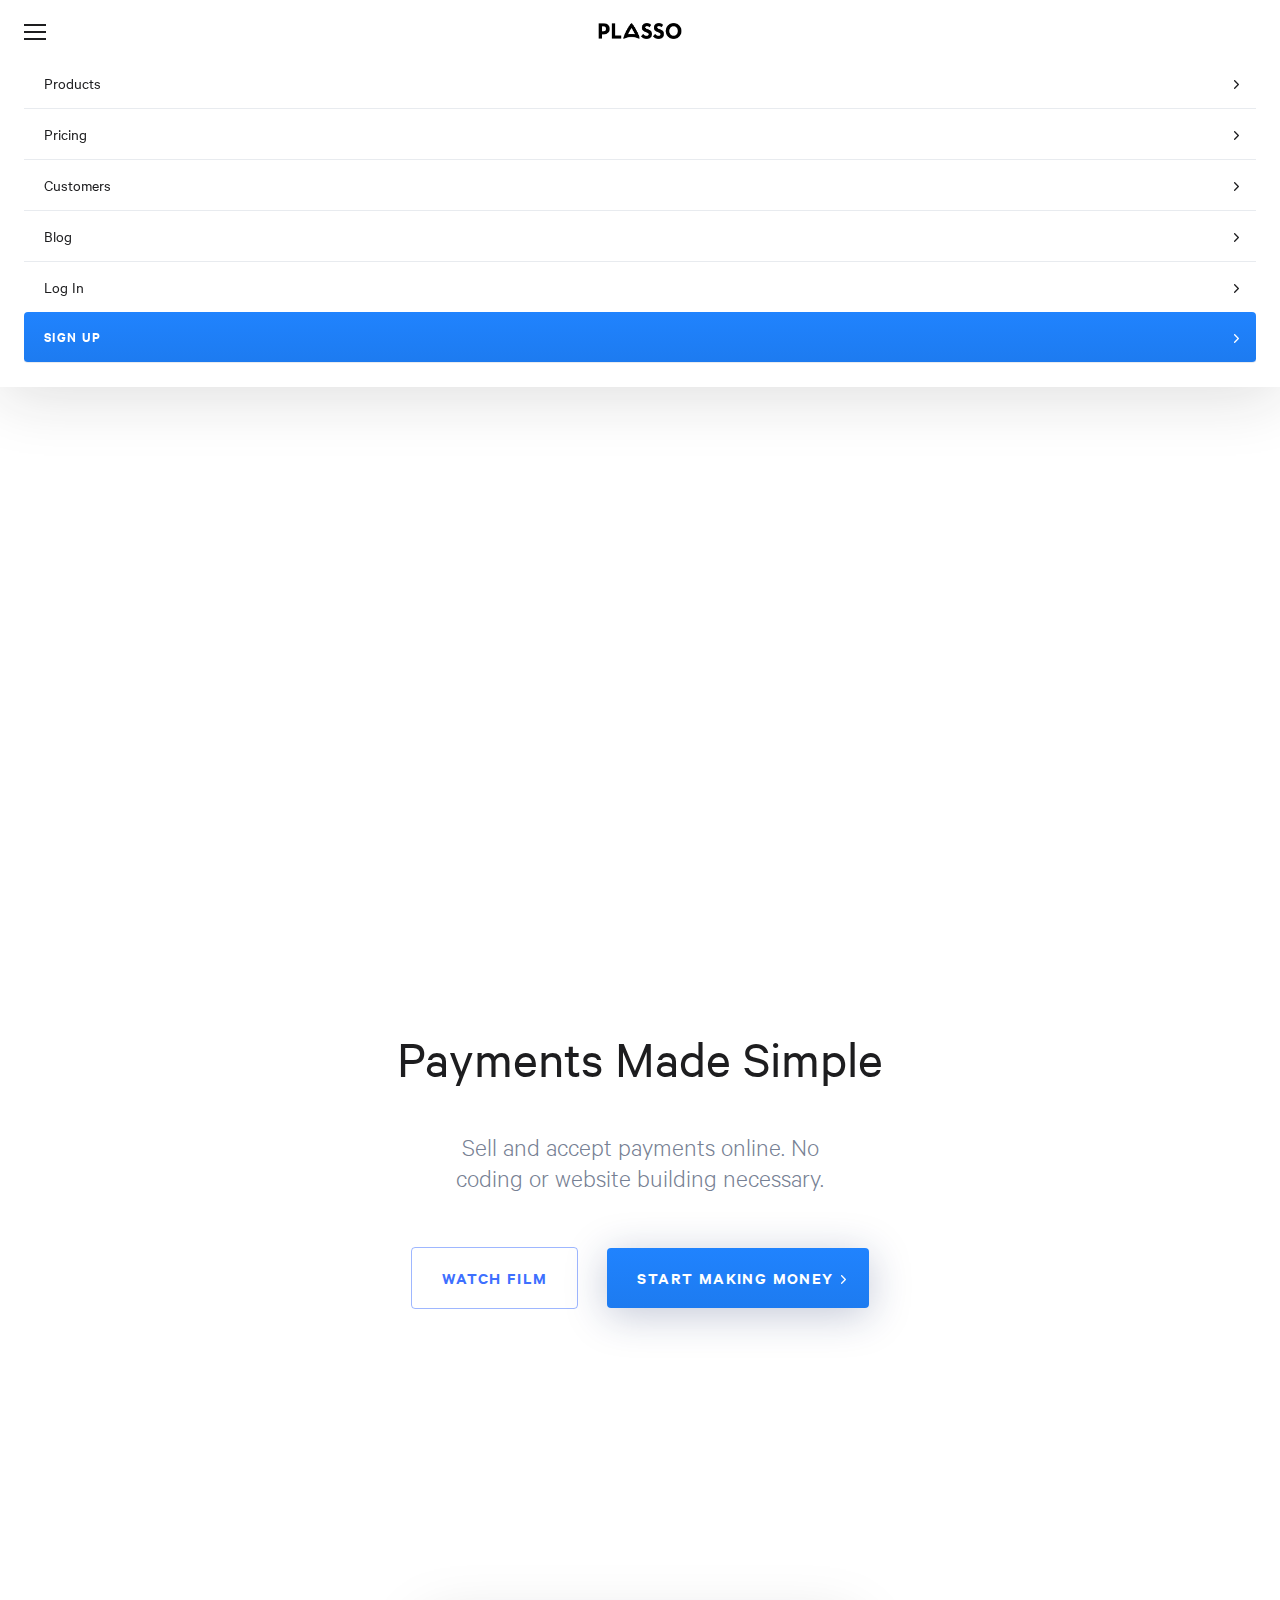
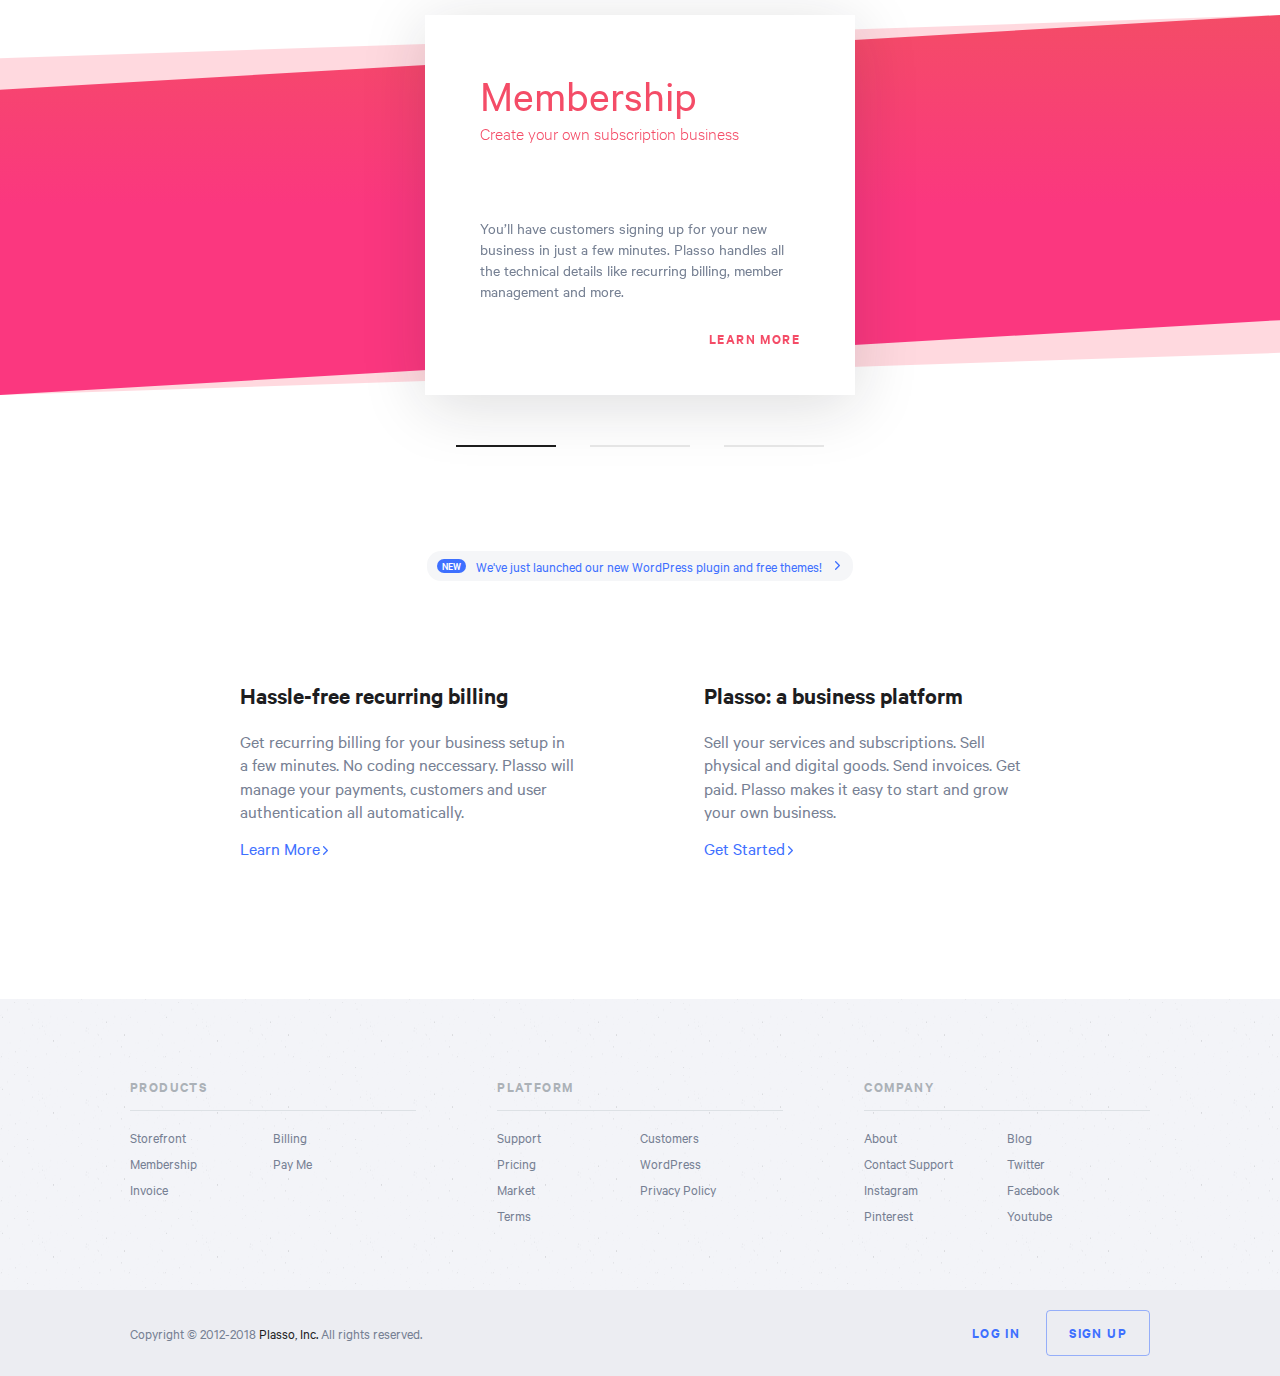
==== commit 56373c64: "EOD" ====
--- a/Plasso/app/index.html
+++ b/Plasso/app/index.html
@@ -9,20 +9,17 @@
     <title>Plasso</title>
   </head>
   <body>
-    <section class="header">
-      <div class="hamburger" id="hamburger">
+    <section class="header"><a class="hamburger" href="">
         <div class="hamburger__line hamburger__line__one"></div>
         <div class="hamburger__line hamburger__line__two"></div>
-        <div class="hamburger__line hamburger__line__three"></div>
-      </div>
-      <div class="nav-main">
-        <nav class="nav-middle"><a class="nav-middle__links" href="#">Pricing</a><a class="nav-middle__links" href="#">Customers</a><a class="nav-middle__links" href="#">Blog</a></nav>
-        <nav class="nav-right"><a class="nav-right__links" href="#">Log In</a><a class="nav-right__links nav-right__links--button" href="#">Sign Up</a></nav>
-      </div>
-      <div class="nav-sub">
-        <div class="nav-sub__inner"><a class="nav-sub__links" href="#">Storefront</a><a class="nav-sub__links" href="#">Membership</a><a class="nav-sub__links" href="#">Billing</a><a class="nav-sub__links" href="#">Invoice</a><a class="nav-sub__links" href="#">Pay Me</a></div>
+        <div class="hamburger__line hamburger__line__three"></div></a>
+      <h1 class="header__logo"><span>Plasso</span><a href=""><img src="images/logo.png" alt=""></a></h1>
+      <div class="main-menu">
+        <nav class="main-menu__middle"><a href="">Products</a><a href="">Pricing</a><a href="">Customers</a><a href="">Blog</a></nav>
+        <nav class="main-menu__right"><a href="">Log In</a><a class="button filled" href="">Sign Up</a></nav>
       </div>
     </section>
+    <div class="gapper"></div>
     <section class="hero">
       <div class="hero__wrap">
         <h2 class="hero__title">Payments Made Simple</h2>
--- a/Plasso/app/css/styles.css
+++ b/Plasso/app/css/styles.css
@@ -1,122 +1,16 @@
-.no-animation {
-  -webkit-animation: none !important;
-    -webkit-animation-animation: none !important; }
-
-@keyframes line-one-in {
-  0% {
-    transform: translateY(0); }
-  50% {
-    transform: translateY(7px) rotate(0); }
-  100% {
-    transform: translateY(7px) rotate(45deg); } }
-
-@keyframes line-two-in {
-  to {
-    opacity: 0; }
-  from {
-    opacity: 1; } }
-
-@keyframes line-three-in {
-  0% {
-    transform: translateY(0); }
-  50% {
-    transform: translateY(-7px) rotate(0); }
-  100% {
-    transform: translateY(-7px) rotate(-45deg); } }
-
-@keyframes line-one-out {
-  0% {
-    transform: translateY(7px) rotate(45deg); }
-  50% {
-    transform: translateY(7px) rotate(0); }
-  100% {
-    transform: translateY(0); } }
-
-@keyframes line-two-out {
-  to {
-    opacity: 1; }
-  from {
-    opacity: 0; } }
-
-@keyframes line-three-out {
-  0% {
-    transform: translateY(-7px) rotate(-45deg); }
-  50% {
-    transform: translateY(-7px) rotate(0); }
-  100% {
-    transform: translateY(0); } }
-
-.hamburger .hamburger__line__one {
-  animation: line-one-out .5s ease forwards; }
-
-.hamburger .hamburger__line__two {
-  animation: line-two-out .5s ease forwards; }
-
-.hamburger .hamburger__line__three {
-  animation: line-three-out .5s ease forwards; }
-
-.hamburger.active .hamburger__line__one {
-  animation: line-one-in .5s ease forwards; }
-
-.hamburger.active .hamburger__line__two {
-  animation: line-two-in .5s ease forwards; }
-
-.hamburger.active .hamburger__line__three {
-  animation: line-three-in .5s ease forwards; }
-
-@keyframes navs-in {
-  0% {
-    opacity: 0;
-    visibility: hidden; }
-  100% {
-    opacity: 1;
-    visibility: visible; } }
-
-@keyframes navs-out {
-  0% {
-    opacity: 1;
-    visibility: visible; }
-  100% {
-    opacity: 0;
-    visibility: hidden; } }
-
-.hamburger ~ .nav-main .nav-middle {
-  opacity: 0;
-  transform: translateY(-278px);
-  background-color: white;
-  z-index: -1; }
-
-.hamburger ~ .nav-main .nav-right {
-  opacity: 0;
-  transform: translateY(-382px);
-  background-color: white; }
-
-.hamburger ~ .nav-sub {
-  opacity: 0; }
-
-.hamburger.active ~ .nav-main .nav-middle {
-  opacity: 1;
-  transform: translateY(0); }
-
-.hamburger.active ~ .nav-main .nav-right {
-  opacity: 1;
-  transform: translateY(0);
-  z-index: -1; }
-
-.hamburger.active ~ .nav-sub {
-  opacity: 1; }
-
-@media screen and (min-width: 600px) {
-  .hamburger ~ .nav-main .nav-right {
-    opacity: 1;
-    transform: translateY(0);
-    box-shadow: none;
-    padding-bottom: 0; } }
-
-@media screen and (min-width: 800px) {
-  .hamburger ~ .nav-main .nav-middle {
-    opacity: 1;
-    transform: translateY(0); } }
+* {
+  padding: 0;
+  margin: 0;
+  box-sizing: border-box;
+  -moz-box-sizing: border-box;
+  -webkit-box-sizing: border-box;
+  font-family: CalibreWeb;
+  font-size: 100%;
+  vertical-align: baseline; }
+
+a {
+  text-decoration: none;
+  color: #3e70ff; }
 
 @font-face {
   font-family: "CalibreWeb";
@@ -149,14 +43,6 @@
   -webkit-font-smoothing: antialiased;
   -moz-osx-font-smoothing: grayscale;
   text-rendering: optimizeLegibility; }
-
-.header {
-  z-index: 5;
-  background-color: white;
-  height: 78px;
-  -moz-box-shadow: rgba(23, 43, 99, 0.26) 0 7px 42px;
-  -webkit-box-shadow: rgba(23, 43, 99, 0.26) 0 7px 42px;
-  box-shadow: rgba(23, 43, 99, 0.26) 0 7px 42px; }
 
 .hero {
   padding: 0 30px;
@@ -273,143 +159,6 @@
   align-self: center;
   transform: translateX(7px);
   background-image: url('data:image/svg+xml,<svg version="1.1" xmlns="http://www.w3.org/2000/svg" xmlns:xlink="http://www.w3.org/1999/xlink" x="0px" y="0px" viewBox="0 0 10.0401 17.9909" enable-background="new 0 0 10.0401 17.9909" xml:space="preserve"><path fill="%23fff" fill-rule="evenodd" clip-rule="evenodd" d="M9.6564,8.04c0.5116,0.5277,0.5116,1.3842,0,1.9121l-7.4175,7.6438c-0.5132,0.5267-1.3433,0.5267-1.8545,0c-0.5125-0.5278-0.5125-1.3845,0-1.9124l6.4901-6.6882L0.3844,2.3072c-0.5125-0.5279-0.5125-1.3845,0-1.9124c0.5112-0.5264,1.3413-0.5264,1.8545,0L9.6564,8.04z"/></svg>'); }
-
-.header {
-  position: fixed;
-  width: 100%; }
-
-.hamburger {
-  position: absolute;
-  left: 20px;
-  padding: 24px 0;
-  z-index: 100; }
-  .hamburger__line {
-    width: 22px;
-    height: 2px;
-    background-color: #1d1d1f;
-    display: block;
-    margin-bottom: 5px;
-    -moz-border-radius: 2px;
-    -webkit-border-radius: 2px;
-    border-radius: 2px; }
-    .hamburger__line:last-of-type {
-      margin-bottom: 0; }
-
-.nav-main {
-  position: absolute;
-  width: 100%; }
-
-.nav-middle {
-  position: relative;
-  top: 124.7px;
-  transition: opacity 0.5s ease; }
-  @media screen and (min-width: 800px) {
-    .nav-middle {
-      position: absolute;
-      display: inline-block;
-      top: 24px;
-      width: 100%;
-      text-align: center; } }
-  .nav-middle__links {
-    display: block;
-    margin: 0 5%;
-    padding: 17px 20px;
-    border-bottom: 1px solid #e8ebef;
-    color: #1d1d1f;
-    font-size: 16px;
-    line-height: 16px; }
-    @media screen and (min-width: 600px) {
-      .nav-middle__links:last-of-type {
-        border-bottom: none; } }
-    @media screen and (min-width: 800px) {
-      .nav-middle__links {
-        display: inline-block;
-        margin: 0 20px;
-        padding: 0;
-        font-size: 18px;
-        line-height: 18px;
-        border-bottom: none; } }
-    .nav-middle__links--button {
-      border-bottom: none; }
-
-.nav-right {
-  position: relative;
-  top: 124.7px;
-  padding-bottom: 30px;
-  transition: opacity 0.5s ease; }
-  @media screen and (min-width: 600px) {
-    .nav-right {
-      position: absolute;
-      top: 10px;
-      right: 12px; } }
-  @media screen and (min-width: 800px) {
-    .nav-right {
-      position: absolute;
-      top: 13px;
-      right: 15px; } }
-  .nav-right__links {
-    display: block;
-    margin: 0 5%;
-    padding: 17px 20px;
-    border-bottom: 1px solid #e8ebef;
-    color: #1d1d1f;
-    font-size: 16px;
-    line-height: 16px; }
-    .nav-right__links:first-of-type {
-      border-bottom: none; }
-    @media screen and (min-width: 600px) {
-      .nav-right__links {
-        display: inline-block;
-        margin: 0;
-        margin-left: 5px;
-        font-size: 14px;
-        line-height: 14px; }
-        .nav-right__links:first-of-type {
-          color: #3e70ff;
-          font-size: 14px;
-          line-height: 14px;
-          letter-spacing: 1.4px;
-          font-weight: bold;
-          text-transform: uppercase; } }
-    .nav-right__links--button {
-      padding: 20px;
-      color: #ffffff;
-      font-size: 14px;
-      line-height: 14px;
-      letter-spacing: 1.4px;
-      font-weight: bold;
-      text-transform: uppercase;
-      background-image: linear-gradient(#2083fe, #1d7bf0);
-      border-bottom: none;
-      -moz-border-radius: 3px;
-      -webkit-border-radius: 3px;
-      border-radius: 3px; }
-      @media screen and (min-width: 600px) {
-        .nav-right__links--button {
-          padding: 15px 22px;
-          -moz-box-shadow: rgba(23, 43, 99, 0.26) 0 7px 42px;
-          -webkit-box-shadow: rgba(23, 43, 99, 0.26) 0 7px 42px;
-          box-shadow: rgba(23, 43, 99, 0.26) 0 7px 42px; } }
-
-.nav-sub {
-  position: absolute;
-  top: 64px;
-  width: 100%;
-  background-color: #f5f6f8;
-  transition: opacity 0.5s ease; }
-  @media screen and (min-width: 800px) {
-    .nav-sub {
-      background-color: #ffffff; } }
-  .nav-sub__inner {
-    padding: 20px 0;
-    overflow: auto;
-    white-space: nowrap;
-    text-align: center; }
-  .nav-sub__links {
-    margin: 0 23px;
-    display: inline-block;
-    font-size: 15px;
-    line-height: 15px; }
 
 .hero__title {
   font-size: 34px;
@@ -709,16 +458,69 @@
 .slider__backgrounds__top--storefront {
   background: linear-gradient(#6472ff, #4a42e6 50%); }
 
-* {
-  padding: 0;
-  margin: 0;
-  box-sizing: border-box;
-  -moz-box-sizing: border-box;
-  -webkit-box-sizing: border-box;
-  font-family: CalibreWeb;
-  font-size: 100%;
-  vertical-align: baseline; }
-
-a {
-  text-decoration: none;
-  color: #3e70ff; }
+.gapper {
+  height: 800px;
+  width: 100%; }
+
+.header {
+  position: fixed;
+  width: 100%;
+  padding: 24px;
+  z-index: 5;
+  background-color: white;
+  -moz-box-shadow: rgba(29, 29, 31, 0.14) 0 10px 60px;
+  -webkit-box-shadow: rgba(29, 29, 31, 0.14) 0 10px 60px;
+  box-shadow: rgba(29, 29, 31, 0.14) 0 10px 60px; }
+
+.hamburger {
+  display: block; }
+
+.hamburger__line {
+  width: 22px;
+  height: 2px;
+  margin-bottom: 5px;
+  background-color: #1d1d1f; }
+  .hamburger__line:last-of-type {
+    margin-bottom: 0; }
+
+.header__logo {
+  position: relative;
+  margin: 0 auto;
+  text-align: center;
+  font-size: 18px;
+  line-height: 18px;
+  top: -17px; }
+  .header__logo a {
+    line-height: 18px; }
+  .header__logo span {
+    display: none; }
+  .header__logo img {
+    height: 16px;
+    object-fit: cover; }
+
+.main-menu a {
+  line-height: 16px;
+  font-size: 16px;
+  display: block;
+  padding: 17px 20px;
+  color: #1d1d1f;
+  border-bottom: 1px solid #e8ebef; }
+  .main-menu a::after {
+    content: " ";
+    float: right;
+    width: 5px;
+    height: 9px;
+    position: relative;
+    display: inline-block;
+    margin-top: 5px;
+    align-self: center;
+    transform: translateX(3px);
+    background-image: url('data:image/svg+xml,<svg version="1.1" xmlns="http://www.w3.org/2000/svg" xmlns:xlink="http://www.w3.org/1999/xlink" x="0px" y="0px" viewBox="0 0 10.0401 17.9909" enable-background="new 0 0 10.0401 17.9909" xml:space="preserve"><path fill="%231d1d1f" fill-rule="evenodd" clip-rule="evenodd" d="M9.6564,8.04c0.5116,0.5277,0.5116,1.3842,0,1.9121l-7.4175,7.6438c-0.5132,0.5267-1.3433,0.5267-1.8545,0c-0.5125-0.5278-0.5125-1.3845,0-1.9124l6.4901-6.6882L0.3844,2.3072c-0.5125-0.5279-0.5125-1.3845,0-1.9124c0.5112-0.5264,1.3413-0.5264,1.8545,0L9.6564,8.04z"/></svg>'); }
+
+.main-menu__right a:first-of-type {
+  border: none; }
+
+.main-menu__right a:last-of-type {
+  font-size: 14px; }
+  .main-menu__right a:last-of-type::after {
+    background-image: url('data:image/svg+xml,<svg version="1.1" xmlns="http://www.w3.org/2000/svg" xmlns:xlink="http://www.w3.org/1999/xlink" x="0px" y="0px" viewBox="0 0 10.0401 17.9909" enable-background="new 0 0 10.0401 17.9909" xml:space="preserve"><path fill="%23fff" fill-rule="evenodd" clip-rule="evenodd" d="M9.6564,8.04c0.5116,0.5277,0.5116,1.3842,0,1.9121l-7.4175,7.6438c-0.5132,0.5267-1.3433,0.5267-1.8545,0c-0.5125-0.5278-0.5125-1.3845,0-1.9124l6.4901-6.6882L0.3844,2.3072c-0.5125-0.5279-0.5125-1.3845,0-1.9124c0.5112-0.5264,1.3413-0.5264,1.8545,0L9.6564,8.04z"/></svg>'); }
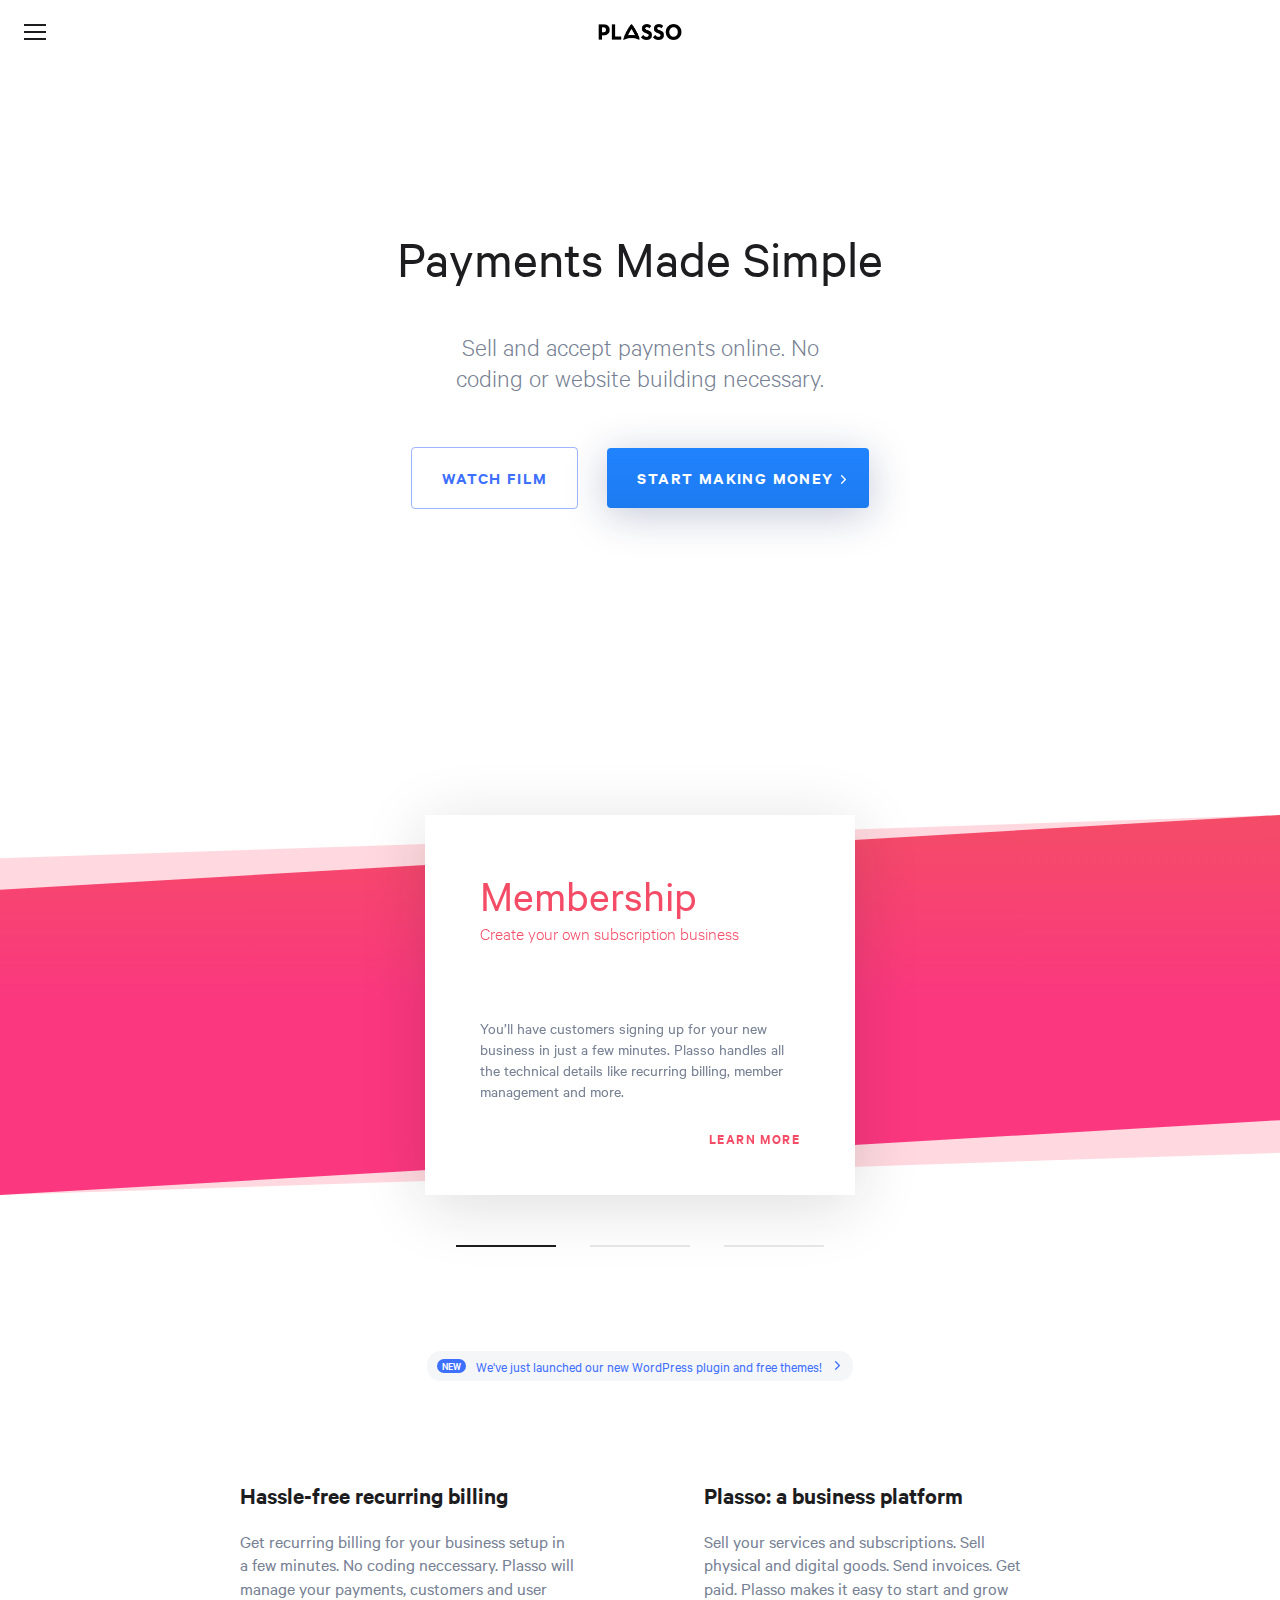
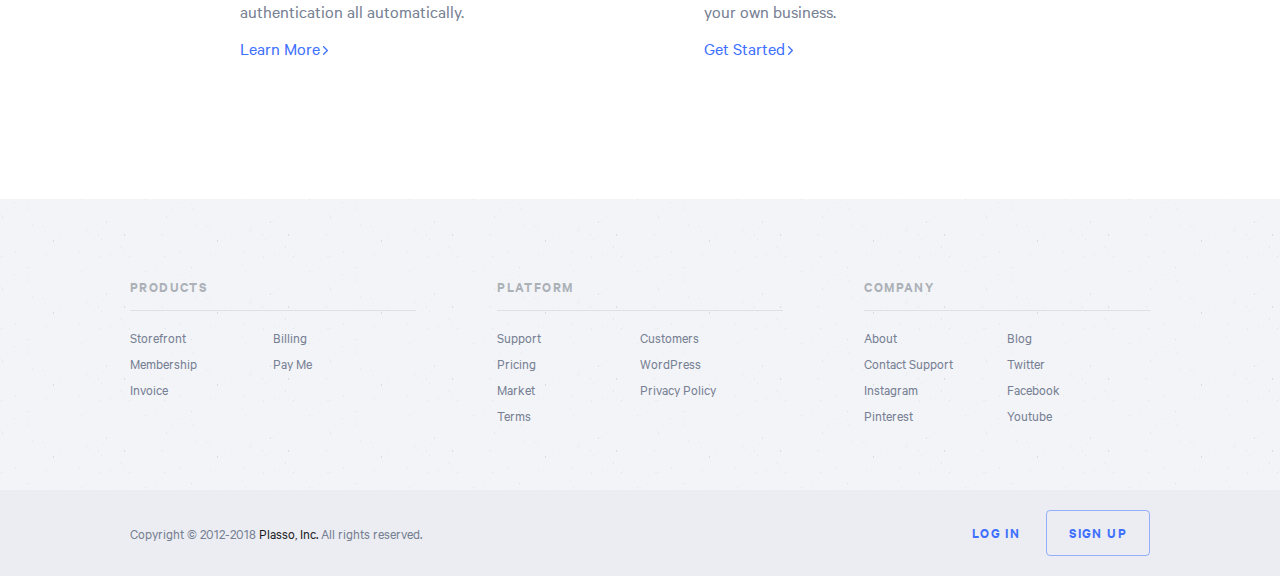
==== commit 50b3c112: "EOD" ====
--- a/Plasso/app/index.html
+++ b/Plasso/app/index.html
@@ -9,7 +9,7 @@
     <title>Plasso</title>
   </head>
   <body>
-    <section class="header"><a class="hamburger" href="">
+    <section class="header" id="header"><a class="hamburger" id="hamburger" href="#">
         <div class="hamburger__line hamburger__line__one"></div>
         <div class="hamburger__line hamburger__line__two"></div>
         <div class="hamburger__line hamburger__line__three"></div></a>
@@ -17,6 +17,9 @@
       <div class="main-menu">
         <nav class="main-menu__middle"><a href="">Products</a><a href="">Pricing</a><a href="">Customers</a><a href="">Blog</a></nav>
         <nav class="main-menu__right"><a href="">Log In</a><a class="button filled" href="">Sign Up</a></nav>
+      </div>
+      <div class="sub-nav">
+        <nav class="sub-nav__inner"><a href="">Storefront</a><a href="">Membership</a><a href="">Billing</a><a href="">Invoice</a><a href="">Pay Me</a></nav>
       </div>
     </section>
     <div class="gapper"></div>
--- a/Plasso/app/css/styles.css
+++ b/Plasso/app/css/styles.css
@@ -458,27 +458,104 @@
 .slider__backgrounds__top--storefront {
   background: linear-gradient(#6472ff, #4a42e6 50%); }
 
-.gapper {
-  height: 800px;
-  width: 100%; }
+.no-animation {
+  -webkit-animation: none !important;
+    -webkit-animation-animation: none !important; }
+
+@keyframes line-one-in {
+  0% {
+    transform: translateY(0); }
+  50% {
+    transform: translateY(7px) rotate(0); }
+  100% {
+    transform: translateY(7px) rotate(45deg); } }
+
+@keyframes line-two-in {
+  to {
+    opacity: 0; }
+  from {
+    opacity: 1; } }
+
+@keyframes line-three-in {
+  0% {
+    transform: translateY(0); }
+  50% {
+    transform: translateY(-7px) rotate(0); }
+  100% {
+    transform: translateY(-7px) rotate(-45deg); } }
+
+@keyframes line-one-out {
+  0% {
+    transform: translateY(7px) rotate(45deg); }
+  50% {
+    transform: translateY(7px) rotate(0); }
+  100% {
+    transform: translateY(0); } }
+
+@keyframes line-two-out {
+  to {
+    opacity: 1; }
+  from {
+    opacity: 0; } }
+
+@keyframes line-three-out {
+  0% {
+    transform: translateY(-7px) rotate(-45deg); }
+  50% {
+    transform: translateY(-7px) rotate(0); }
+  100% {
+    transform: translateY(0); } }
+
+.hamburger .hamburger__line__one {
+  animation: line-one-out .5s ease forwards; }
+
+.hamburger .hamburger__line__two {
+  animation: line-two-out .5s ease forwards; }
+
+.hamburger .hamburger__line__three {
+  animation: line-three-out .5s ease forwards; }
+
+.hamburger.active .hamburger__line__one {
+  animation: line-one-in .5s ease forwards; }
+
+.hamburger.active .hamburger__line__two {
+  animation: line-two-in .5s ease forwards; }
+
+.hamburger.active .hamburger__line__three {
+  animation: line-three-in .5s ease forwards; }
+
+.hamburger.active ~ .main-menu,
+.hamburger.active ~ .sub-nav {
+  max-height: initial;
+  visibility: visible;
+  opacity: 1; }
+
+.hamburger.active ~ .main-menu .main-menu__middle {
+  margin-top: 95px; }
+
+.shadowOnScroll {
+  -moz-box-shadow: rgba(29, 29, 31, 0.14) 0 10px 60px;
+  -webkit-box-shadow: rgba(29, 29, 31, 0.14) 0 10px 60px;
+  box-shadow: rgba(29, 29, 31, 0.14) 0 10px 60px; }
 
 .header {
   position: fixed;
   width: 100%;
-  padding: 24px;
+  padding: 24px 0;
   z-index: 5;
   background-color: white;
-  -moz-box-shadow: rgba(29, 29, 31, 0.14) 0 10px 60px;
-  -webkit-box-shadow: rgba(29, 29, 31, 0.14) 0 10px 60px;
-  box-shadow: rgba(29, 29, 31, 0.14) 0 10px 60px; }
+  transition: all .6s; }
 
 .hamburger {
-  display: block; }
+  display: block;
+  z-index: 8;
+  position: absolute; }
 
 .hamburger__line {
   width: 22px;
   height: 2px;
   margin-bottom: 5px;
+  margin-left: 24px;
   background-color: #1d1d1f; }
   .hamburger__line:last-of-type {
     margin-bottom: 0; }
@@ -488,8 +565,7 @@
   margin: 0 auto;
   text-align: center;
   font-size: 18px;
-  line-height: 18px;
-  top: -17px; }
+  line-height: 18px; }
   .header__logo a {
     line-height: 18px; }
   .header__logo span {
@@ -498,29 +574,80 @@
     height: 16px;
     object-fit: cover; }
 
-.main-menu a {
-  line-height: 16px;
-  font-size: 16px;
-  display: block;
-  padding: 17px 20px;
-  color: #1d1d1f;
-  border-bottom: 1px solid #e8ebef; }
-  .main-menu a::after {
-    content: " ";
-    float: right;
-    width: 5px;
-    height: 9px;
-    position: relative;
-    display: inline-block;
-    margin-top: 5px;
-    align-self: center;
-    transform: translateX(3px);
-    background-image: url('data:image/svg+xml,<svg version="1.1" xmlns="http://www.w3.org/2000/svg" xmlns:xlink="http://www.w3.org/1999/xlink" x="0px" y="0px" viewBox="0 0 10.0401 17.9909" enable-background="new 0 0 10.0401 17.9909" xml:space="preserve"><path fill="%231d1d1f" fill-rule="evenodd" clip-rule="evenodd" d="M9.6564,8.04c0.5116,0.5277,0.5116,1.3842,0,1.9121l-7.4175,7.6438c-0.5132,0.5267-1.3433,0.5267-1.8545,0c-0.5125-0.5278-0.5125-1.3845,0-1.9124l6.4901-6.6882L0.3844,2.3072c-0.5125-0.5279-0.5125-1.3845,0-1.9124c0.5112-0.5264,1.3413-0.5264,1.8545,0L9.6564,8.04z"/></svg>'); }
-
-.main-menu__right a:first-of-type {
-  border: none; }
-
-.main-menu__right a:last-of-type {
-  font-size: 14px; }
-  .main-menu__right a:last-of-type::after {
-    background-image: url('data:image/svg+xml,<svg version="1.1" xmlns="http://www.w3.org/2000/svg" xmlns:xlink="http://www.w3.org/1999/xlink" x="0px" y="0px" viewBox="0 0 10.0401 17.9909" enable-background="new 0 0 10.0401 17.9909" xml:space="preserve"><path fill="%23fff" fill-rule="evenodd" clip-rule="evenodd" d="M9.6564,8.04c0.5116,0.5277,0.5116,1.3842,0,1.9121l-7.4175,7.6438c-0.5132,0.5267-1.3433,0.5267-1.8545,0c-0.5125-0.5278-0.5125-1.3845,0-1.9124l6.4901-6.6882L0.3844,2.3072c-0.5125-0.5279-0.5125-1.3845,0-1.9124c0.5112-0.5264,1.3413-0.5264,1.8545,0L9.6564,8.04z"/></svg>'); }
+.main-menu {
+  max-height: 0;
+  visibility: hidden;
+  overflow: hidden;
+  opacity: 0;
+  transition: all .6s;
+  z-index: 7;
+  margin-top: 24px; }
+  .main-menu a {
+    line-height: 16px;
+    font-size: 16px;
+    display: block;
+    margin: 0 5%;
+    padding: 17px 20px;
+    color: #1d1d1f;
+    border-bottom: 1px solid #e8ebef; }
+    .main-menu a::after {
+      content: " ";
+      float: right;
+      width: 5px;
+      height: 9px;
+      position: relative;
+      display: inline-block;
+      margin-top: 5px;
+      align-self: center;
+      transform: translateX(3px);
+      background-image: url('data:image/svg+xml,<svg version="1.1" xmlns="http://www.w3.org/2000/svg" xmlns:xlink="http://www.w3.org/1999/xlink" x="0px" y="0px" viewBox="0 0 10.0401 17.9909" enable-background="new 0 0 10.0401 17.9909" xml:space="preserve"><path fill="%231d1d1f" fill-rule="evenodd" clip-rule="evenodd" d="M9.6564,8.04c0.5116,0.5277,0.5116,1.3842,0,1.9121l-7.4175,7.6438c-0.5132,0.5267-1.3433,0.5267-1.8545,0c-0.5125-0.5278-0.5125-1.3845,0-1.9124l6.4901-6.6882L0.3844,2.3072c-0.5125-0.5279-0.5125-1.3845,0-1.9124c0.5112-0.5264,1.3413-0.5264,1.8545,0L9.6564,8.04z"/></svg>'); }
+  .main-menu__middle {
+    transition: all .6s; }
+  .main-menu__right a:first-of-type {
+    border: none; }
+  .main-menu__right a:last-of-type {
+    font-size: 14px; }
+    .main-menu__right a:last-of-type::after {
+      background-image: url('data:image/svg+xml,<svg version="1.1" xmlns="http://www.w3.org/2000/svg" xmlns:xlink="http://www.w3.org/1999/xlink" x="0px" y="0px" viewBox="0 0 10.0401 17.9909" enable-background="new 0 0 10.0401 17.9909" xml:space="preserve"><path fill="%23fff" fill-rule="evenodd" clip-rule="evenodd" d="M9.6564,8.04c0.5116,0.5277,0.5116,1.3842,0,1.9121l-7.4175,7.6438c-0.5132,0.5267-1.3433,0.5267-1.8545,0c-0.5125-0.5278-0.5125-1.3845,0-1.9124l6.4901-6.6882L0.3844,2.3072c-0.5125-0.5279-0.5125-1.3845,0-1.9124c0.5112-0.5264,1.3413-0.5264,1.8545,0L9.6564,8.04z"/></svg>'); }
+  @media screen and (min-width: 600px) {
+    .main-menu__right a {
+      display: inline-block;
+      padding: 15px 22px; } }
+  @media screen and (min-width: 600px) {
+    .main-menu__right {
+      display: block;
+      position: absolute;
+      top: 12px;
+      right: 12px; } }
+
+.sub-nav {
+  max-height: 0;
+  overflow: hidden;
+  visibility: hidden;
+  transition: all .6s;
+  z-index: 6;
+  opacity: 0; }
+  .sub-nav__inner {
+    display: flex;
+    align-items: center;
+    position: absolute;
+    top: 66px;
+    width: 100%;
+    padding: 36.375px 0;
+    overflow-x: auto;
+    white-space: nowrap;
+    text-align: center;
+    font-size: 15px;
+    background-color: #f5f6f8; }
+  .sub-nav a {
+    margin: 0 23px; }
+    .sub-nav a:nth-child(1) {
+      color: #4f5ef5; }
+    .sub-nav a:nth-child(2) {
+      color: #f44c67; }
+    .sub-nav a:nth-child(3) {
+      color: #2fca74; }
+    .sub-nav a:nth-child(4) {
+      color: #577b94; }
+    .sub-nav a:nth-child(5) {
+      color: #06c7d9; }
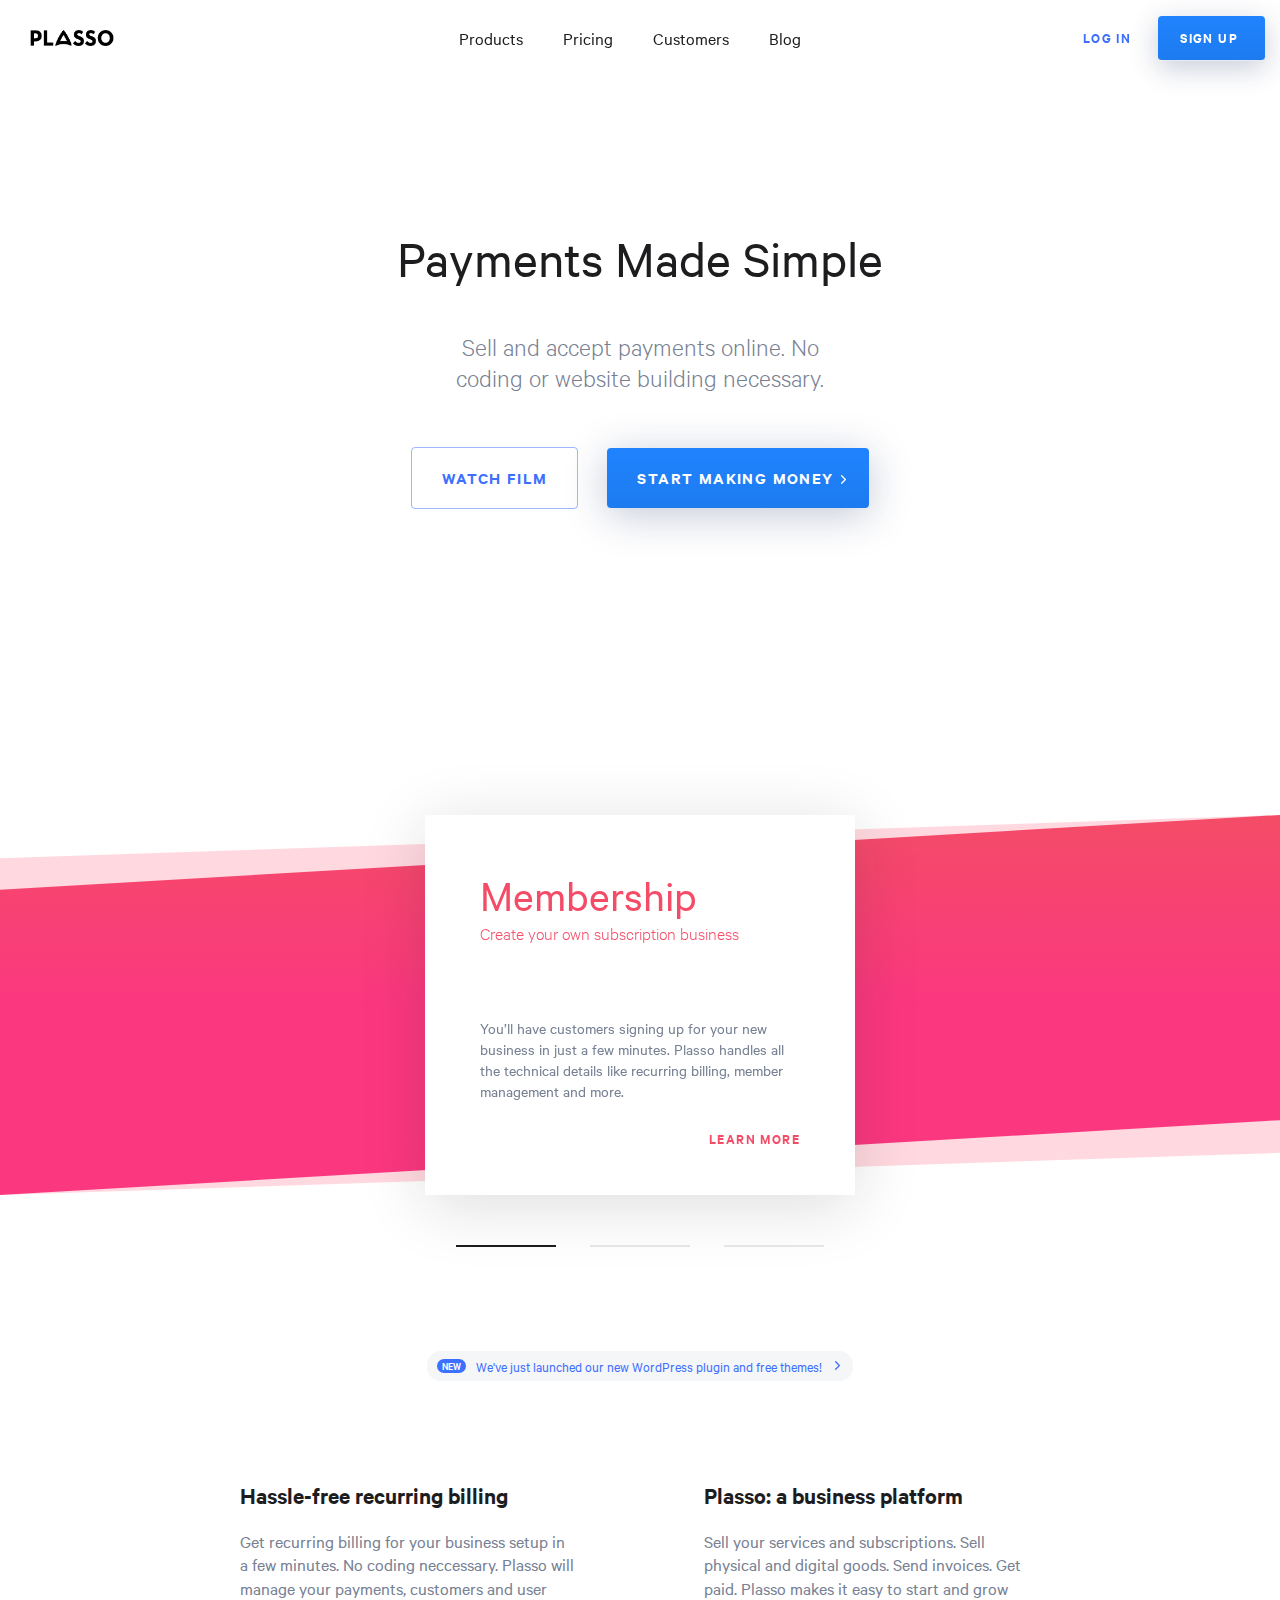
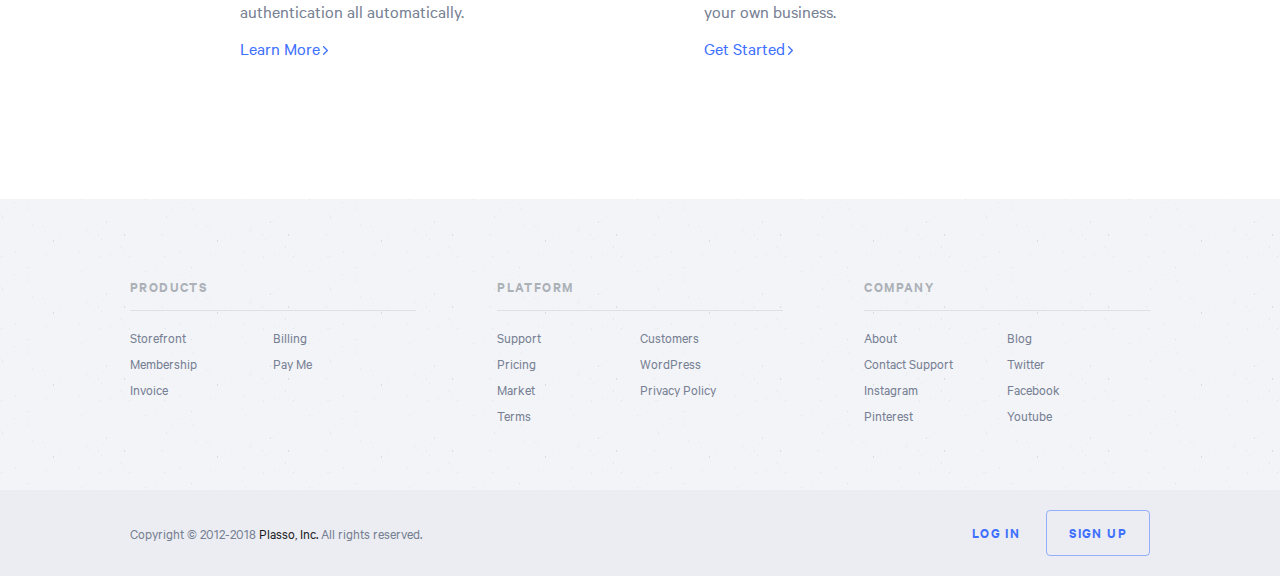
==== commit 4aa5c35d: "EOD" ====
--- a/Plasso/app/index.html
+++ b/Plasso/app/index.html
@@ -14,12 +14,14 @@
         <div class="hamburger__line hamburger__line__two"></div>
         <div class="hamburger__line hamburger__line__three"></div></a>
       <h1 class="header__logo"><span>Plasso</span><a href=""><img src="images/logo.png" alt=""></a></h1>
-      <div class="main-menu">
-        <nav class="main-menu__middle"><a href="">Products</a><a href="">Pricing</a><a href="">Customers</a><a href="">Blog</a></nav>
+      <div class="main-menu" id="mainMenu">
+        <nav class="main-menu__middle"><a id="productsButton" href="#">Products</a><a href="">Pricing</a><a href="">Customers</a><a href="">Blog</a></nav>
         <nav class="main-menu__right"><a href="">Log In</a><a class="button filled" href="">Sign Up</a></nav>
       </div>
       <div class="sub-nav">
-        <nav class="sub-nav__inner"><a href="">Storefront</a><a href="">Membership</a><a href="">Billing</a><a href="">Invoice</a><a href="">Pay Me</a></nav>
+        <div class="sub-nav__outer">
+          <nav class="sub-nav__inner"><a href="">Storefront</a><a href="">Membership</a><a href="">Billing</a><a href="">Invoice</a><a href="">Pay Me</a></nav>
+        </div>
       </div>
     </section>
     <div class="gapper"></div>
--- a/Plasso/app/css/styles.css
+++ b/Plasso/app/css/styles.css
@@ -458,81 +458,6 @@
 .slider__backgrounds__top--storefront {
   background: linear-gradient(#6472ff, #4a42e6 50%); }
 
-.no-animation {
-  -webkit-animation: none !important;
-    -webkit-animation-animation: none !important; }
-
-@keyframes line-one-in {
-  0% {
-    transform: translateY(0); }
-  50% {
-    transform: translateY(7px) rotate(0); }
-  100% {
-    transform: translateY(7px) rotate(45deg); } }
-
-@keyframes line-two-in {
-  to {
-    opacity: 0; }
-  from {
-    opacity: 1; } }
-
-@keyframes line-three-in {
-  0% {
-    transform: translateY(0); }
-  50% {
-    transform: translateY(-7px) rotate(0); }
-  100% {
-    transform: translateY(-7px) rotate(-45deg); } }
-
-@keyframes line-one-out {
-  0% {
-    transform: translateY(7px) rotate(45deg); }
-  50% {
-    transform: translateY(7px) rotate(0); }
-  100% {
-    transform: translateY(0); } }
-
-@keyframes line-two-out {
-  to {
-    opacity: 1; }
-  from {
-    opacity: 0; } }
-
-@keyframes line-three-out {
-  0% {
-    transform: translateY(-7px) rotate(-45deg); }
-  50% {
-    transform: translateY(-7px) rotate(0); }
-  100% {
-    transform: translateY(0); } }
-
-.hamburger .hamburger__line__one {
-  animation: line-one-out .5s ease forwards; }
-
-.hamburger .hamburger__line__two {
-  animation: line-two-out .5s ease forwards; }
-
-.hamburger .hamburger__line__three {
-  animation: line-three-out .5s ease forwards; }
-
-.hamburger.active .hamburger__line__one {
-  animation: line-one-in .5s ease forwards; }
-
-.hamburger.active .hamburger__line__two {
-  animation: line-two-in .5s ease forwards; }
-
-.hamburger.active .hamburger__line__three {
-  animation: line-three-in .5s ease forwards; }
-
-.hamburger.active ~ .main-menu,
-.hamburger.active ~ .sub-nav {
-  max-height: initial;
-  visibility: visible;
-  opacity: 1; }
-
-.hamburger.active ~ .main-menu .main-menu__middle {
-  margin-top: 95px; }
-
 .shadowOnScroll {
   -moz-box-shadow: rgba(29, 29, 31, 0.14) 0 10px 60px;
   -webkit-box-shadow: rgba(29, 29, 31, 0.14) 0 10px 60px;
@@ -543,13 +468,16 @@
   width: 100%;
   padding: 24px 0;
   z-index: 5;
-  background-color: white;
+  background-color: rgba(255, 255, 255, 0.97);
   transition: all .6s; }
 
 .hamburger {
   display: block;
   z-index: 8;
   position: absolute; }
+  @media screen and (min-width: 800px) {
+    .hamburger {
+      display: none; } }
 
 .hamburger__line {
   width: 22px;
@@ -566,6 +494,11 @@
   text-align: center;
   font-size: 18px;
   line-height: 18px; }
+  @media screen and (min-width: 800px) {
+    .header__logo {
+      position: absolute;
+      top: 30px;
+      left: 30px; } }
   .header__logo a {
     line-height: 18px; }
   .header__logo span {
@@ -578,10 +511,12 @@
   max-height: 0;
   visibility: hidden;
   overflow: hidden;
-  opacity: 0;
   transition: all .6s;
-  z-index: 7;
-  margin-top: 24px; }
+  z-index: 7; }
+  @media screen and (min-width: 800px) {
+    .main-menu {
+      margin-top: 0;
+      max-height: initial; } }
   .main-menu a {
     line-height: 16px;
     font-size: 16px;
@@ -602,43 +537,98 @@
       transform: translateX(3px);
       background-image: url('data:image/svg+xml,<svg version="1.1" xmlns="http://www.w3.org/2000/svg" xmlns:xlink="http://www.w3.org/1999/xlink" x="0px" y="0px" viewBox="0 0 10.0401 17.9909" enable-background="new 0 0 10.0401 17.9909" xml:space="preserve"><path fill="%231d1d1f" fill-rule="evenodd" clip-rule="evenodd" d="M9.6564,8.04c0.5116,0.5277,0.5116,1.3842,0,1.9121l-7.4175,7.6438c-0.5132,0.5267-1.3433,0.5267-1.8545,0c-0.5125-0.5278-0.5125-1.3845,0-1.9124l6.4901-6.6882L0.3844,2.3072c-0.5125-0.5279-0.5125-1.3845,0-1.9124c0.5112-0.5264,1.3413-0.5264,1.8545,0L9.6564,8.04z"/></svg>'); }
   .main-menu__middle {
-    transition: all .6s; }
-  .main-menu__right a:first-of-type {
-    border: none; }
-  .main-menu__right a:last-of-type {
-    font-size: 14px; }
-    .main-menu__right a:last-of-type::after {
-      background-image: url('data:image/svg+xml,<svg version="1.1" xmlns="http://www.w3.org/2000/svg" xmlns:xlink="http://www.w3.org/1999/xlink" x="0px" y="0px" viewBox="0 0 10.0401 17.9909" enable-background="new 0 0 10.0401 17.9909" xml:space="preserve"><path fill="%23fff" fill-rule="evenodd" clip-rule="evenodd" d="M9.6564,8.04c0.5116,0.5277,0.5116,1.3842,0,1.9121l-7.4175,7.6438c-0.5132,0.5267-1.3433,0.5267-1.8545,0c-0.5125-0.5278-0.5125-1.3845,0-1.9124l6.4901-6.6882L0.3844,2.3072c-0.5125-0.5279-0.5125-1.3845,0-1.9124c0.5112-0.5264,1.3413-0.5264,1.8545,0L9.6564,8.04z"/></svg>'); }
-  @media screen and (min-width: 600px) {
-    .main-menu__right a {
-      display: inline-block;
-      padding: 15px 22px; } }
-  @media screen and (min-width: 600px) {
-    .main-menu__right {
-      display: block;
-      position: absolute;
-      top: 12px;
-      right: 12px; } }
+    transition: all .6s;
+    opacity: 0; }
+    @media screen and (min-width: 800px) {
+      .main-menu__middle {
+        opacity: 1;
+        visibility: visible;
+        text-align: center;
+        margin-top: 4px; } }
+    @media screen and (min-width: 800px) {
+      .main-menu__middle a {
+        display: inline;
+        margin: 0 20px;
+        padding: 0;
+        border: none;
+        font-size: 18px; } }
+    @media screen and (min-width: 800px) {
+      .main-menu__middle a::after {
+        background: none; } }
+    @media screen and (min-width: 600px) {
+      .main-menu__middle a:last-of-type {
+        border: none;
+        padding-bottom: 1px; } }
+  .main-menu__right {
+    transition: all .6s;
+    opacity: 0;
+    z-index: 9; }
+    @media screen and (min-width: 600px) {
+      .main-menu__right {
+        opacity: 1;
+        visibility: visible; } }
+    .main-menu__right a:first-of-type {
+      border: none; }
+      @media screen and (min-width: 600px) {
+        .main-menu__right a:first-of-type {
+          color: #3e70ff;
+          text-transform: uppercase;
+          font-weight: bold;
+          letter-spacing: 1.4px;
+          font-size: 14px; } }
+    .main-menu__right a:last-of-type {
+      font-size: 14px;
+      line-height: 14px; }
+      @media screen and (min-width: 600px) {
+        .main-menu__right a:last-of-type {
+          -moz-box-shadow: rgba(23, 43, 99, 0.24) 0 7px 28px;
+          -webkit-box-shadow: rgba(23, 43, 99, 0.24) 0 7px 28px;
+          box-shadow: rgba(23, 43, 99, 0.24) 0 7px 28px; } }
+      .main-menu__right a:last-of-type::after {
+        background-image: url('data:image/svg+xml,<svg version="1.1" xmlns="http://www.w3.org/2000/svg" xmlns:xlink="http://www.w3.org/1999/xlink" x="0px" y="0px" viewBox="0 0 10.0401 17.9909" enable-background="new 0 0 10.0401 17.9909" xml:space="preserve"><path fill="%23fff" fill-rule="evenodd" clip-rule="evenodd" d="M9.6564,8.04c0.5116,0.5277,0.5116,1.3842,0,1.9121l-7.4175,7.6438c-0.5132,0.5267-1.3433,0.5267-1.8545,0c-0.5125-0.5278-0.5125-1.3845,0-1.9124l6.4901-6.6882L0.3844,2.3072c-0.5125-0.5279-0.5125-1.3845,0-1.9124c0.5112-0.5264,1.3413-0.5264,1.8545,0L9.6564,8.04z"/></svg>'); }
+        @media screen and (min-width: 600px) {
+          .main-menu__right a:last-of-type::after {
+            background: none; } }
+    @media screen and (min-width: 600px) {
+      .main-menu__right a::after {
+        background: none; } }
+    @media screen and (min-width: 600px) {
+      .main-menu__right a {
+        display: inline-block;
+        margin: 0 auto;
+        padding: 15px 22px; } }
+    @media screen and (min-width: 600px) {
+      .main-menu__right {
+        display: block;
+        position: absolute;
+        top: 11px;
+        right: 12px; } }
+    @media screen and (min-width: 800px) {
+      .main-menu__right {
+        top: 15px;
+        right: 15px; } }
 
 .sub-nav {
+  transition: all .6s;
+  opacity: 0;
   max-height: 0;
   overflow: hidden;
   visibility: hidden;
-  transition: all .6s;
-  z-index: 6;
-  opacity: 0; }
+  z-index: 6; }
   .sub-nav__inner {
     display: flex;
-    align-items: center;
+    justify-content: center;
     position: absolute;
     top: 66px;
     width: 100%;
     padding: 36.375px 0;
     overflow-x: auto;
     white-space: nowrap;
-    text-align: center;
     font-size: 15px;
     background-color: #f5f6f8; }
+    @media screen and (min-width: 800px) {
+      .sub-nav__inner {
+        background-color: rgba(255, 255, 255, 0.97); } }
   .sub-nav a {
     margin: 0 23px; }
     .sub-nav a:nth-child(1) {
@@ -651,3 +641,89 @@
       color: #577b94; }
     .sub-nav a:nth-child(5) {
       color: #06c7d9; }
+
+.no-animation {
+  -webkit-animation: none !important;
+    -webkit-animation-animation: none !important; }
+
+@keyframes line-one-in {
+  0% {
+    transform: translateY(0); }
+  50% {
+    transform: translateY(7px) rotate(0); }
+  100% {
+    transform: translateY(7px) rotate(45deg); } }
+
+@keyframes line-two-in {
+  to {
+    opacity: 0; }
+  from {
+    opacity: 1; } }
+
+@keyframes line-three-in {
+  0% {
+    transform: translateY(0); }
+  50% {
+    transform: translateY(-7px) rotate(0); }
+  100% {
+    transform: translateY(-7px) rotate(-45deg); } }
+
+@keyframes line-one-out {
+  0% {
+    transform: translateY(7px) rotate(45deg); }
+  50% {
+    transform: translateY(7px) rotate(0); }
+  100% {
+    transform: translateY(0); } }
+
+@keyframes line-two-out {
+  to {
+    opacity: 1; }
+  from {
+    opacity: 0; } }
+
+@keyframes line-three-out {
+  0% {
+    transform: translateY(-7px) rotate(-45deg); }
+  50% {
+    transform: translateY(-7px) rotate(0); }
+  100% {
+    transform: translateY(0); } }
+
+.hamburger .hamburger__line__one {
+  animation: line-one-out .5s ease forwards; }
+
+.hamburger .hamburger__line__two {
+  animation: line-two-out .5s ease forwards; }
+
+.hamburger .hamburger__line__three {
+  animation: line-three-out .5s ease forwards; }
+
+.hamburger.active .hamburger__line__one {
+  animation: line-one-in .5s ease forwards; }
+
+.hamburger.active .hamburger__line__two {
+  animation: line-two-in .5s ease forwards; }
+
+.hamburger.active .hamburger__line__three {
+  animation: line-three-in .5s ease forwards; }
+
+.hamburger.active ~ .main-menu,
+.hamburger.active ~ .sub-nav {
+  max-height: initial;
+  visibility: visible;
+  opacity: 1; }
+
+.hamburger.active ~ .main-menu .main-menu__middle {
+  opacity: 1; }
+
+.hamburger.active ~ .main-menu {
+  margin-top: 115px; }
+
+.hamburger.active ~ .main-menu .main-menu__right {
+  opacity: 1; }
+
+.main-menu.active ~ .sub-nav {
+  opacity: 1;
+  max-height: initial;
+  visibility: visible; }
